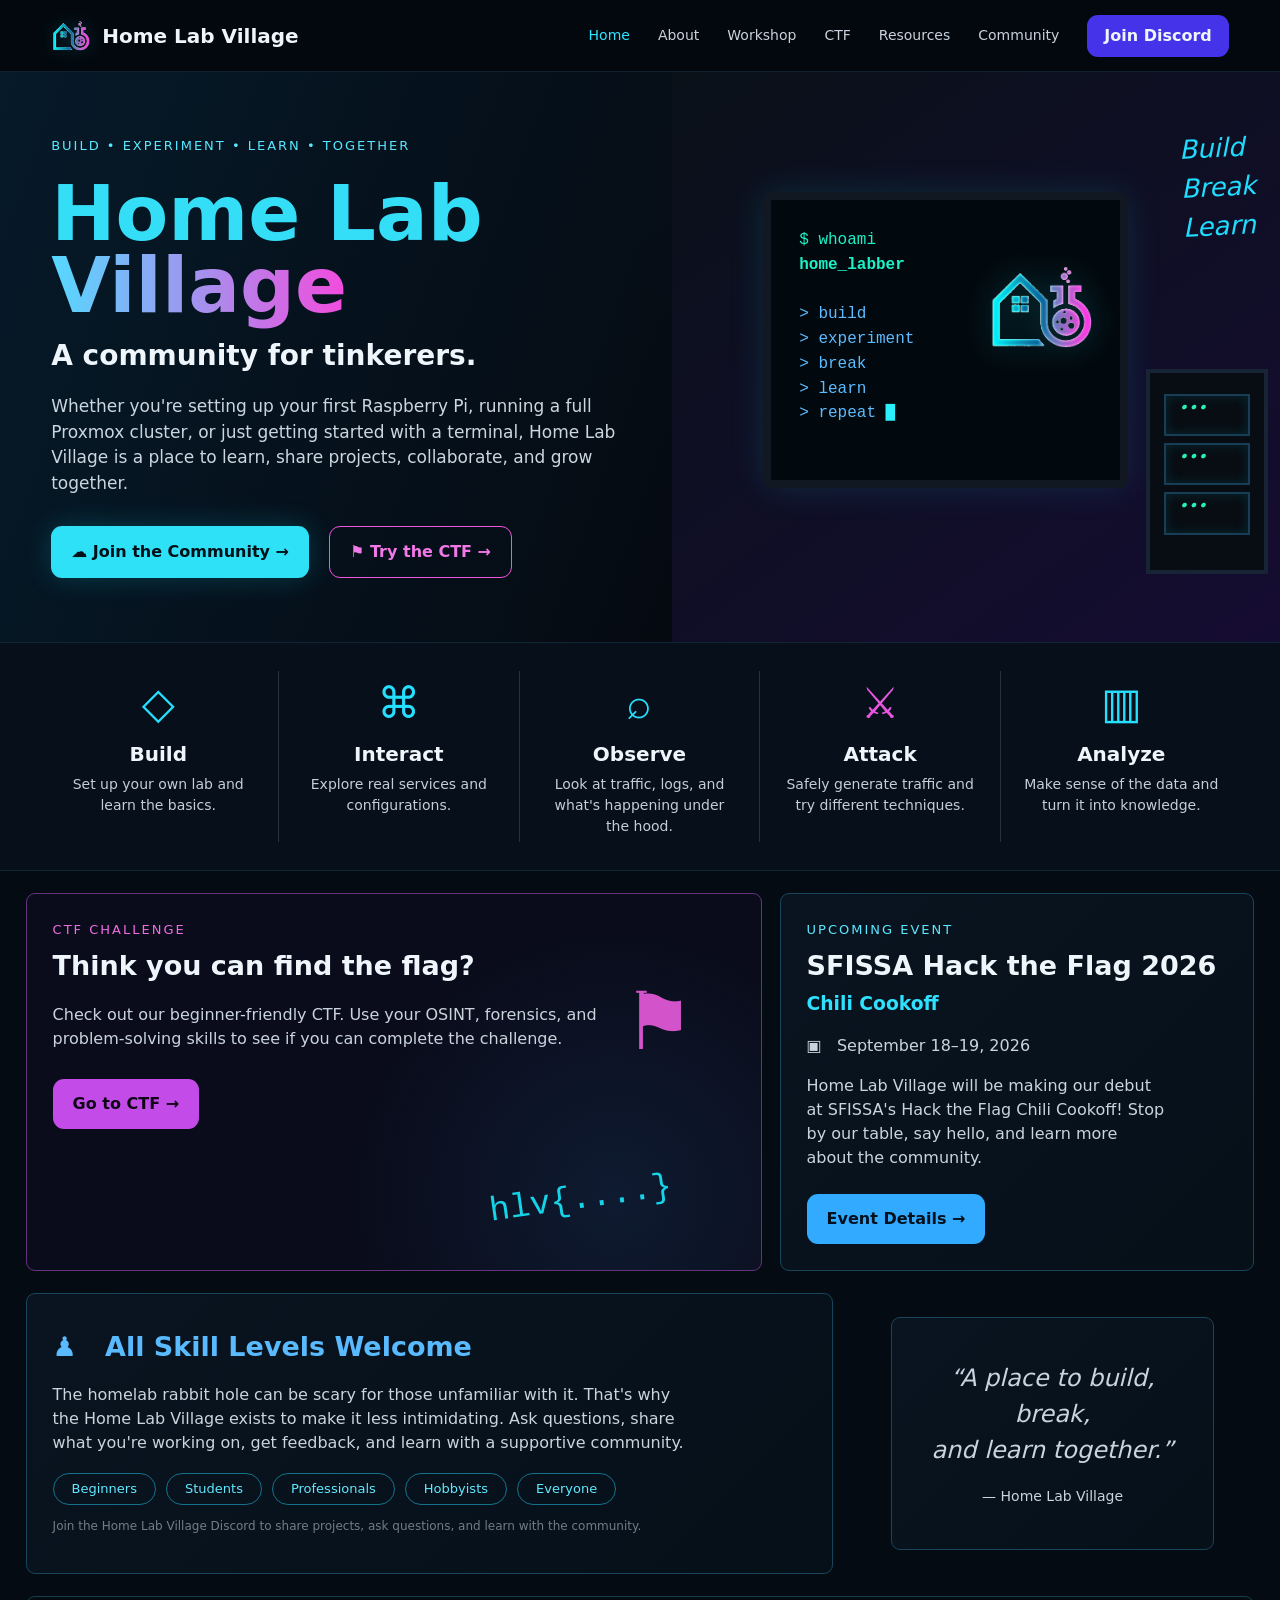
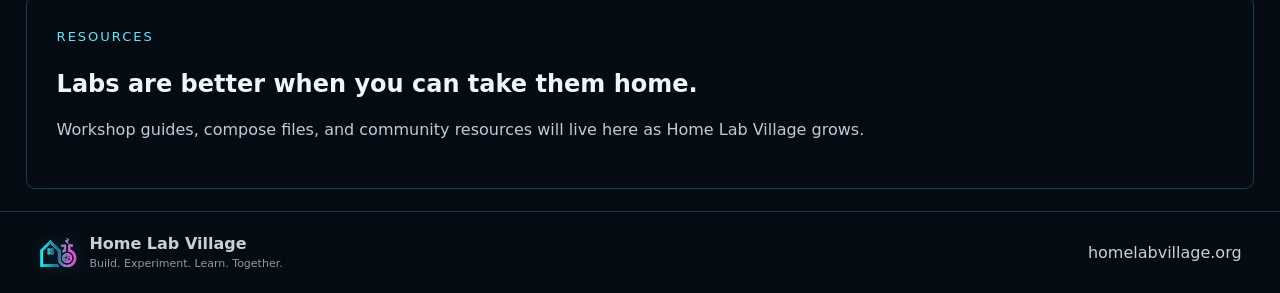
==== index.html @ 5a6a8b33 "Update welcome message in index.html Corrected the phrasing for clarity and consistency." ====
<!doctype html>
<html lang="en">
<head>
  <meta charset="utf-8">
  <meta name="viewport" content="width=device-width,initial-scale=1">
  <meta name="theme-color" content="#050b12">
  <meta name="description" content="Home Lab Village — build, interact, observe, attack, analyze, and learn together.">
  <title>Home Lab Village</title>
  <link rel="icon" type="image/png" href="assets/favicon.png">
  <link rel="stylesheet" href="css/style.css?v=5">
</head>
<body>
<header class="nav">
  <a class="brand" href="#home" aria-label="Home Lab Village home">
    <img class="site-logo" src="assets/homelabvillage-logo.png" alt="Home Lab Village logo" style="width:40px;height:40px;max-width:40px;max-height:40px;object-fit:contain;">
    <span>Home Lab Village</span>
  </a>
  <button class="menu" aria-label="Toggle menu">☰</button>
  <nav>
    <a class="active" href="#home">Home</a>
    <a href="#about">About</a>
    <a href="#workshop">Workshop</a>
    <a href="#ctf">CTF</a>
    <a href="#resources">Resources</a>
    <a href="#community">Community</a>
  </nav>
  <a class="btn small discord" href="https://discord.gg/tCtT5bwjMw" target="_blank" rel="noopener noreferrer">Join Discord</a>
</header>

<main id="home">
<section class="hero">
  <div class="hero-copy">
    <div class="eyebrow">BUILD • EXPERIMENT • LEARN • TOGETHER</div>
    <h1>Home Lab <span>Village</span></h1>
    <h2>A community for tinkerers.</h2>
    <p>Whether you're setting up your first Raspberry Pi, running a full Proxmox cluster, or just getting started with a terminal, Home Lab Village is a place to learn, share projects, collaborate, and grow together.</p>
    <div class="actions">
      <a class="btn primary" href="https://discord.gg/tCtT5bwjMw" target="_blank" rel="noopener noreferrer">☁ Join the Community →</a>
      <a class="btn outline" href="#ctf">⚑ Try the CTF →</a>
    </div>
  </div>
  <div class="lab-scene" aria-label="Stylized homelab terminal">
    <div class="glow"></div>
    <div class="monitor">
      <div class="terminal">
        <span>$ whoami</span><br>
        <b>home_labber</b><br><br>
        <i>&gt; build</i><br>
        <i>&gt; experiment</i><br>
        <i>&gt; break</i><br>
        <i>&gt; learn</i><br>
        <i>&gt; repeat <em>█</em></i>
      </div>
      <img class="hero-logo" src="assets/homelabvillage-logo.png" alt="" aria-hidden="true" style="width:110px;max-width:110px;height:auto;object-fit:contain;">
    </div>
    <div class="rack"><i></i><i></i><i></i></div>
    <div class="poster">Build<br>Break<br>Learn</div>
  </div>
</section>

<section class="flow" id="about">
  <article><div>◇</div><h3>Build</h3><p>Set up your own lab and learn the basics.</p></article>
  <article><div>⌘</div><h3>Interact</h3><p>Explore real services and configurations.</p></article>
  <article><div>⌕</div><h3>Observe</h3><p>Look at traffic, logs, and what's happening under the hood.</p></article>
  <article><div class="pink">⚔</div><h3>Attack</h3><p>Safely generate traffic and try different techniques.</p></article>
  <article><div>▥</div><h3>Analyze</h3><p>Make sense of the data and turn it into knowledge.</p></article>
</section>

<section class="cards">
  <article class="card ctf" id="ctf">
    <div class="kicker pink-text">CTF CHALLENGE</div>
    <h2>Think you can find the flag?</h2>
    <p>Check out our beginner-friendly CTF. Use your OSINT, forensics, and problem-solving skills to see if you can complete the challenge.</p>
    <a class="btn pink-btn" href="ctf/">Go to CTF →</a>
    <div class="flag">⚑</div>
    <code>hlv{....}</code>
  </article>
  <article class="card event" id="workshop">
    <div class="kicker">UPCOMING EVENT</div>
    <h2>SFISSA Hack the Flag 2026</h2>
    <h3>Chili Cookoff</h3>
    <p class="date">▣ &nbsp; September 18–19, 2026</p>
    <p>Home Lab Village will be making our debut at SFISSA's Hack the Flag Chili Cookoff! Stop by our table, say hello, and learn more about the community.</p>
    <a class="btn event-btn" href="#community">Event Details →</a>
  </article>
</section>

<section class="lower">
  <article class="card welcome" id="community">
    <h2>♟ &nbsp; All Skill Levels Welcome</h2>
    <p>The homelab rabbit hole can be scary for those unfamiliar with it. That's why the Home Lab Village exists to make it less intimidating. Ask questions, share what you're working on, get feedback, and learn with a supportive community.</p>
    <div class="pills"><span>Beginners</span><span>Students</span><span>Professionals</span><span>Hobbyists</span><span>Everyone</span></div>
    <p class="note">Join the Home Lab Village Discord to share projects, ask questions, and learn with the community.</p>
  </article>
  <blockquote class="card">“A place to build, break,<br>and learn together.”<small>— Home Lab Village</small></blockquote>
</section>

<section id="resources" class="resources">
  <div class="kicker">RESOURCES</div>
  <h2>Labs are better when you can take them home.</h2>
  <p>Workshop guides, compose files, and community resources will live here as Home Lab Village grows.</p>
</section>
</main>

<footer>
  <div class="brand"><img class="site-logo" src="assets/homelabvillage-logo.png" alt="Home Lab Village logo" style="width:40px;height:40px;max-width:40px;max-height:40px;object-fit:contain;"><span><b>Home Lab Village</b><small>Build. Experiment. Learn. Together.</small></span></div>
  <div>homelabvillage.org</div>
</footer>
<script src="js/main.js"></script>
</body>
</html>
---- css/style.css ----
*{box-sizing:border-box}html{scroll-behavior:smooth}body{margin:0;background:#050b12;color:#eef5fb;font-family:Inter,ui-sans-serif,system-ui,-apple-system,BlinkMacSystemFont,"Segoe UI",sans-serif;line-height:1.5}a{color:inherit;text-decoration:none}.nav{height:72px;padding:0 clamp(20px,4vw,58px);display:flex;align-items:center;gap:28px;background:rgba(4,9,15,.96);border-bottom:1px solid #10202e;position:sticky;top:0;z-index:10}.brand{display:flex;align-items:center;gap:11px;font-weight:750;font-size:20px;white-space:nowrap}.logo{font-size:31px;color:#22dcff}.logo .flask,.logo span{color:#ef55dc}.nav nav{display:flex;gap:28px;margin-left:auto}.nav nav a{font-size:14px;color:#c9d2dc}.nav nav a:hover,.nav nav a.active{color:#2ee4ff}.menu{display:none;margin-left:auto;background:none;border:0;color:white;font-size:24px}.btn{display:inline-flex;align-items:center;justify-content:center;border-radius:11px;padding:13px 20px;font-weight:700}.small{padding:9px 17px}.discord{background:#4533e9}.hero{min-height:500px;display:grid;grid-template-columns:1.05fr .95fr;overflow:hidden;background:radial-gradient(circle at 75% 20%,#26116c55,transparent 30%),linear-gradient(110deg,#061a29,#050910 62%)}.hero-copy{padding:64px 4vw}.eyebrow,.kicker{letter-spacing:2px;font-size:13px;color:#5be9ff}.hero h1{font-size:clamp(52px,6vw,82px);line-height:.95;margin:22px 0 12px;color:#35def7}.hero h1 span{background:linear-gradient(90deg,#55d9ff,#f34bdd);-webkit-background-clip:text;color:transparent}.hero h2{font-size:28px;margin:0 0 15px}.hero p{font-size:17px;max-width:640px;color:#cbd6df}.actions{display:flex;gap:20px;margin-top:30px}.primary{background:#2fe1f7;color:#001018;box-shadow:0 0 28px #15dfff33}.outline{border:1px solid #ed56df;color:#f278e8}.lab-scene{position:relative;min-height:500px;background:linear-gradient(145deg,#0a1119,#150c31)}.monitor{position:absolute;width:60%;height:52%;left:15%;top:21%;border:8px solid #111822;border-radius:8px;background:#02090e;box-shadow:0 0 35px #15dcff20}.terminal{padding:28px;color:#1df2c7;font:16px/1.55 ui-monospace,SFMono-Regular,Menlo,monospace}.terminal i{font-style:normal;color:#5cbcff}.terminal em{color:#29efff}.mark{position:absolute;right:7%;top:22%;font-size:76px;color:#23e4ff;text-shadow:0 0 20px #23e4ff55}.mark strong{color:#ed57df;font-size:56px}.rack{position:absolute;right:2%;bottom:12%;width:20%;height:36%;border:4px solid #172435;background:#080d13;padding:14px}.rack i{display:block;height:25%;margin:7px 0;border:2px solid #183d56;box-shadow:inset 0 0 12px #08e3ff20}.rack i:after{content:"•••";color:#27efb9;margin-left:12px}.poster{position:absolute;right:4%;top:10%;color:#20ddff;font-size:26px;font-style:italic;transform:rotate(-3deg)}.flow{display:grid;grid-template-columns:repeat(5,1fr);border-top:1px solid #102535;border-bottom:1px solid #102535;padding:28px 3vw;background:#07101a}.flow article{text-align:center;padding:0 22px;border-right:1px solid #243341}.flow article:last-child{border:0}.flow article>div{font-size:43px;color:#26dfff}.flow h3{margin:3px 0;font-size:20px}.flow p{font-size:14px;color:#c3ced8;margin:5px 0}.pink{color:#e956df!important}.cards,.lower{display:grid;grid-template-columns:1.55fr 1fr;gap:18px;padding:22px 2vw 0}.card{position:relative;border:1px solid #17465c;border-radius:9px;padding:26px;background:linear-gradient(135deg,#0a1420,#061019);overflow:hidden}.ctf{border-color:#63337c;background:radial-gradient(circle at 80% 80%,#17385c55,transparent 40%),#0a0c1b}.card h2{margin:7px 0;font-size:27px}.card h3{margin:-4px 0 12px;color:#2fe1ff}.card p{color:#cad4dd;max-width:85%}.pink-text{color:#ef6ce3}.pink-btn{margin-top:12px;background:#c34ce9;color:#100516}.event-btn{margin-top:8px;background:#31aaff;color:#02111d}.flag{position:absolute;right:9%;top:18%;font-size:80px;color:#e95cdd;opacity:.9}.ctf code{position:absolute;right:12%;bottom:12%;font-size:34px;color:#16d3e7;transform:rotate(-8deg)}.date{font-size:16px}.lower{grid-template-columns:1.7fr .85fr;padding-bottom:22px}.welcome h2{color:#59baff}.pills{display:flex;flex-wrap:wrap;gap:10px;margin-top:18px}.pills span{border:1px solid #13718b;border-radius:20px;padding:5px 18px;color:#62e9ff;font-size:13px}.note{font-size:12px;opacity:.55}blockquote{display:flex;flex-direction:column;justify-content:center;text-align:center;font-size:24px;font-style:italic;color:#c8d4df}blockquote small{margin-top:18px;font-size:14px;font-style:normal}.resources{margin:0 2vw 22px;padding:30px;border:1px solid #173d50;border-radius:9px}.resources h2{margin-bottom:5px}.resources p{color:#bfcbd5}footer{padding:20px 3vw;border-top:1px solid #1c3646;display:flex;justify-content:space-between;align-items:center;color:#c7d1da}footer .brand{font-size:16px}footer small{display:block;font-size:11px;font-weight:400;color:#8d9aa5}@media(max-width:850px){.nav{height:64px}.nav nav,.nav>.discord{display:none}.menu{display:block}.nav.open{height:auto;flex-wrap:wrap;padding-bottom:18px}.nav.open nav{display:flex;order:4;width:100%;flex-direction:column;gap:4px}.nav.open nav a{padding:8px}.hero{grid-template-columns:1fr}.hero-copy{padding:48px 24px 28px}.hero h1{font-size:54px}.lab-scene{min-height:330px}.monitor{left:7%;width:70%;top:13%;height:65%}.poster{font-size:18px}.terminal{padding:20px;font-size:13px}.mark{font-size:48px}.mark strong{font-size:38px}.flow{grid-template-columns:1fr 1fr}.flow article{border-bottom:1px solid #243341;padding:18px}.flow article:last-child{grid-column:1/-1}.cards,.lower{grid-template-columns:1fr;padding-left:16px;padding-right:16px}.card p{max-width:100%}.flag,.ctf code{opacity:.18}.actions{flex-direction:column;align-items:stretch}.resources{margin:0 16px 20px}footer{gap:20px;align-items:flex-start;flex-direction:column}}
.site-logo{
  display:block;
  width:40px;
  height:40px;
  object-fit:contain;
  flex:0 0 auto;
  filter:drop-shadow(0 0 10px rgba(34,220,255,.22));
}
.hero-logo{
  position:absolute;
  right:6%;
  top:20%;
  width:110px;
  max-width:28%;
  height:auto;
  object-fit:contain;
  filter:drop-shadow(0 0 16px rgba(34,220,255,.24));
}
footer .site-logo{
  width:42px;
  height:42px;
}
@media(max-width:850px){
  .site-logo{width:34px;height:34px}
  .hero-logo{width:78px;right:5%;top:18%}
}


/* V5 logo sizing hardening */
.nav .site-logo,
footer .site-logo{
  width:40px !important;
  height:40px !important;
  max-width:40px !important;
  max-height:40px !important;
  object-fit:contain !important;
  display:block !important;
  flex:0 0 40px !important;
}
.hero-logo{
  position:absolute !important;
  right:7% !important;
  top:22% !important;
  width:110px !important;
  height:auto !important;
  max-width:110px !important;
  max-height:110px !important;
  object-fit:contain !important;
}
footer .brand{
  align-items:center !important;
}
@media(max-width:850px){
  .nav .site-logo,
  footer .site-logo{
    width:34px !important;
    height:34px !important;
    max-width:34px !important;
    max-height:34px !important;
    flex-basis:34px !important;
  }
  .hero-logo{
    width:78px !important;
    max-width:78px !important;
    max-height:78px !important;
  }
}
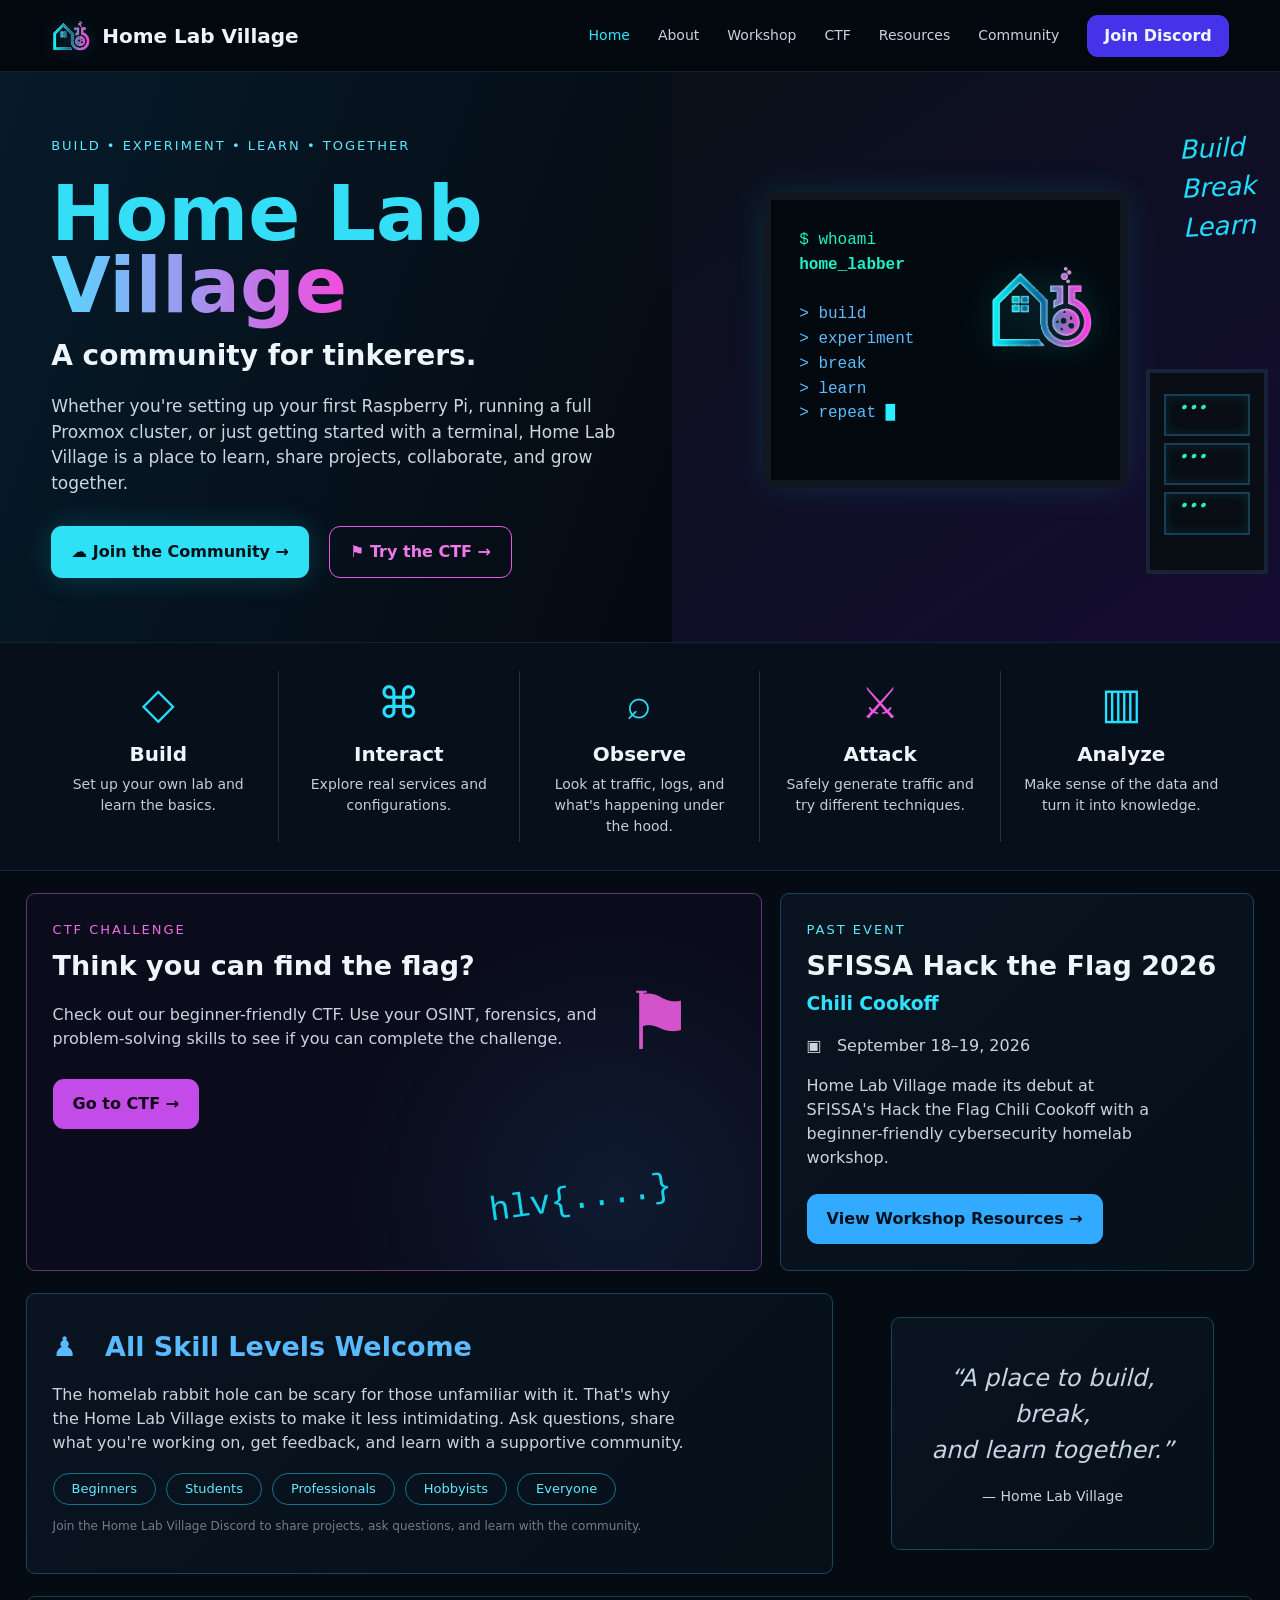
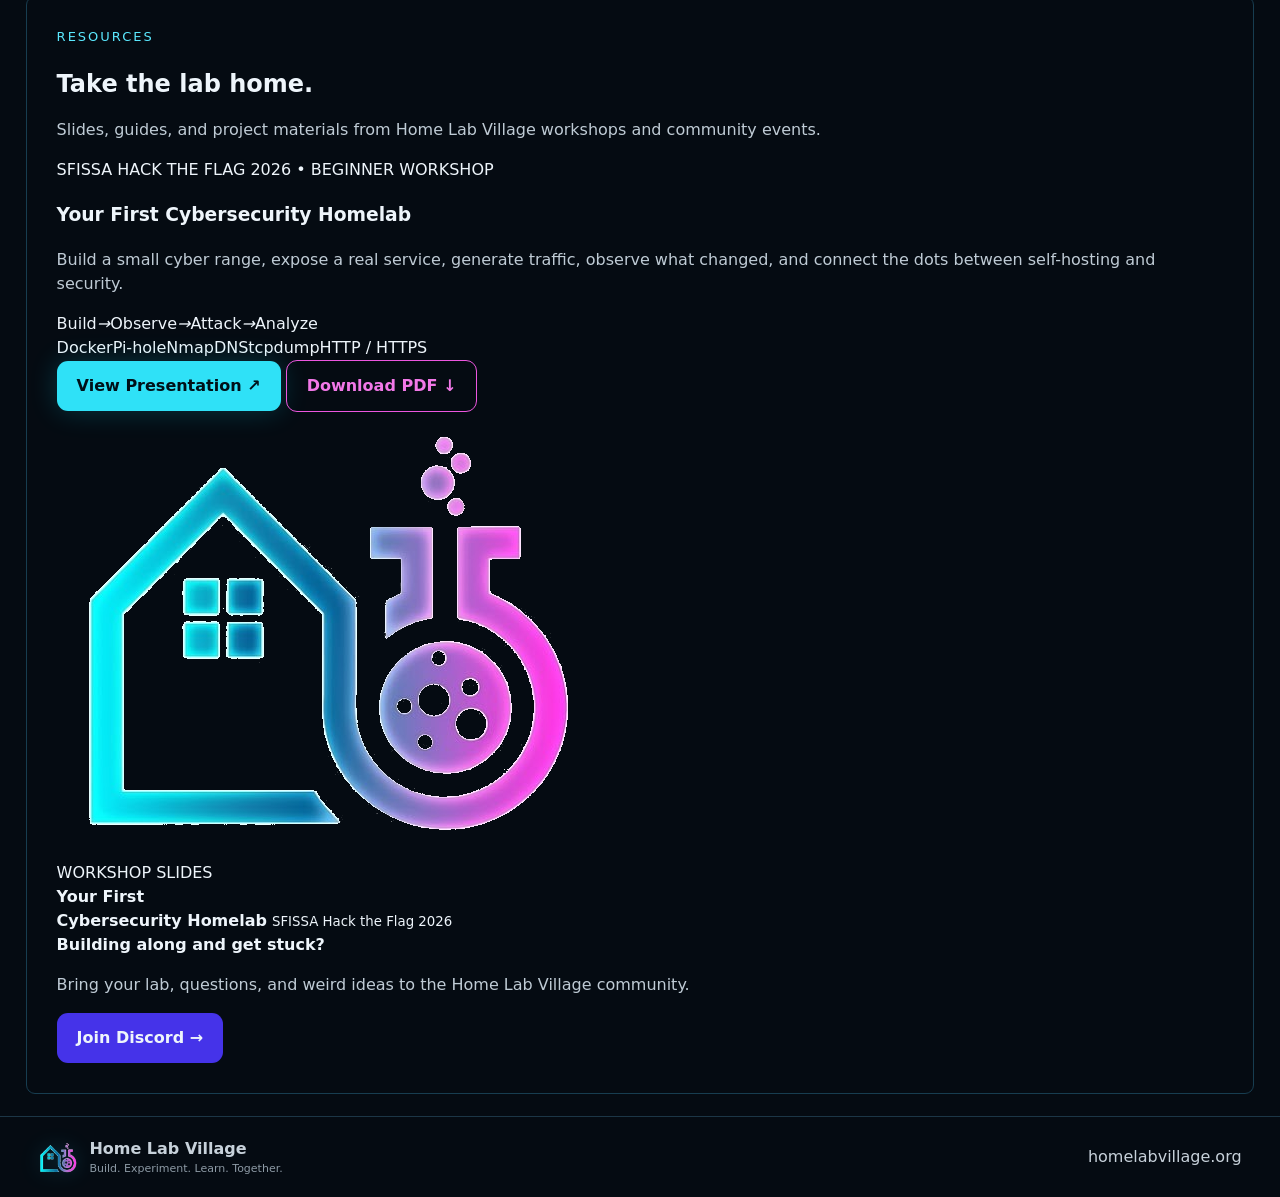
==== commit c35c073c: "Update workshop resources content" ====
--- a/index.html
+++ b/index.html
@@ -7,7 +7,7 @@
   <meta name="description" content="Home Lab Village — build, interact, observe, attack, analyze, and learn together.">
   <title>Home Lab Village</title>
   <link rel="icon" type="image/png" href="assets/favicon.png">
-  <link rel="stylesheet" href="css/style.css?v=5">
+  <link rel="stylesheet" href="css/style.css?v=6">
 </head>
 <body>
 <header class="nav">
@@ -76,12 +76,12 @@
     <code>hlv{....}</code>
   </article>
   <article class="card event" id="workshop">
-    <div class="kicker">UPCOMING EVENT</div>
+    <div class="kicker">PAST EVENT</div>
     <h2>SFISSA Hack the Flag 2026</h2>
     <h3>Chili Cookoff</h3>
     <p class="date">▣ &nbsp; September 18–19, 2026</p>
-    <p>Home Lab Village will be making our debut at SFISSA's Hack the Flag Chili Cookoff! Stop by our table, say hello, and learn more about the community.</p>
-    <a class="btn event-btn" href="#community">Event Details →</a>
+    <p>Home Lab Village made its debut at SFISSA's Hack the Flag Chili Cookoff with a beginner-friendly cybersecurity homelab workshop.</p>
+    <a class="btn event-btn" href="#resources">View Workshop Resources →</a>
   </article>
 </section>
 
@@ -97,8 +97,44 @@
 
 <section id="resources" class="resources">
   <div class="kicker">RESOURCES</div>
-  <h2>Labs are better when you can take them home.</h2>
-  <p>Workshop guides, compose files, and community resources will live here as Home Lab Village grows.</p>
+  <h2>Take the lab home.</h2>
+  <p class="resources-intro">Slides, guides, and project materials from Home Lab Village workshops and community events.</p>
+
+  <article class="resource-card">
+    <div class="resource-copy">
+      <div class="resource-meta">SFISSA HACK THE FLAG 2026 • BEGINNER WORKSHOP</div>
+      <h3>Your First Cybersecurity Homelab</h3>
+      <p>Build a small cyber range, expose a real service, generate traffic, observe what changed, and connect the dots between self-hosting and security.</p>
+
+      <div class="resource-flow" aria-label="Workshop flow">
+        <span>Build</span><i>→</i><span>Observe</span><i>→</i><span>Attack</span><i>→</i><span>Analyze</span>
+      </div>
+
+      <div class="resource-tags" aria-label="Workshop topics">
+        <span>Docker</span><span>Pi-hole</span><span>Nmap</span><span>DNS</span><span>tcpdump</span><span>HTTP / HTTPS</span>
+      </div>
+
+      <div class="resource-actions">
+        <a class="btn primary" href="assets/resources/Home-Lab-Village-First-Homelab-Workshop-HTF-2026.pdf" target="_blank" rel="noopener noreferrer">View Presentation ↗</a>
+        <a class="btn outline" href="assets/resources/Home-Lab-Village-First-Homelab-Workshop-HTF-2026.pdf" download>Download PDF ↓</a>
+      </div>
+    </div>
+
+    <div class="resource-visual" aria-hidden="true">
+      <img src="assets/homelabvillage-logo.png" alt="">
+      <div class="resource-visual-eyebrow">WORKSHOP SLIDES</div>
+      <strong>Your First<br>Cybersecurity Homelab</strong>
+      <small>SFISSA Hack the Flag 2026</small>
+    </div>
+  </article>
+
+  <div class="resources-community">
+    <div>
+      <strong>Building along and get stuck?</strong>
+      <p>Bring your lab, questions, and weird ideas to the Home Lab Village community.</p>
+    </div>
+    <a class="btn discord" href="https://discord.gg/tCtT5bwjMw" target="_blank" rel="noopener noreferrer">Join Discord →</a>
+  </div>
 </section>
 </main>
 
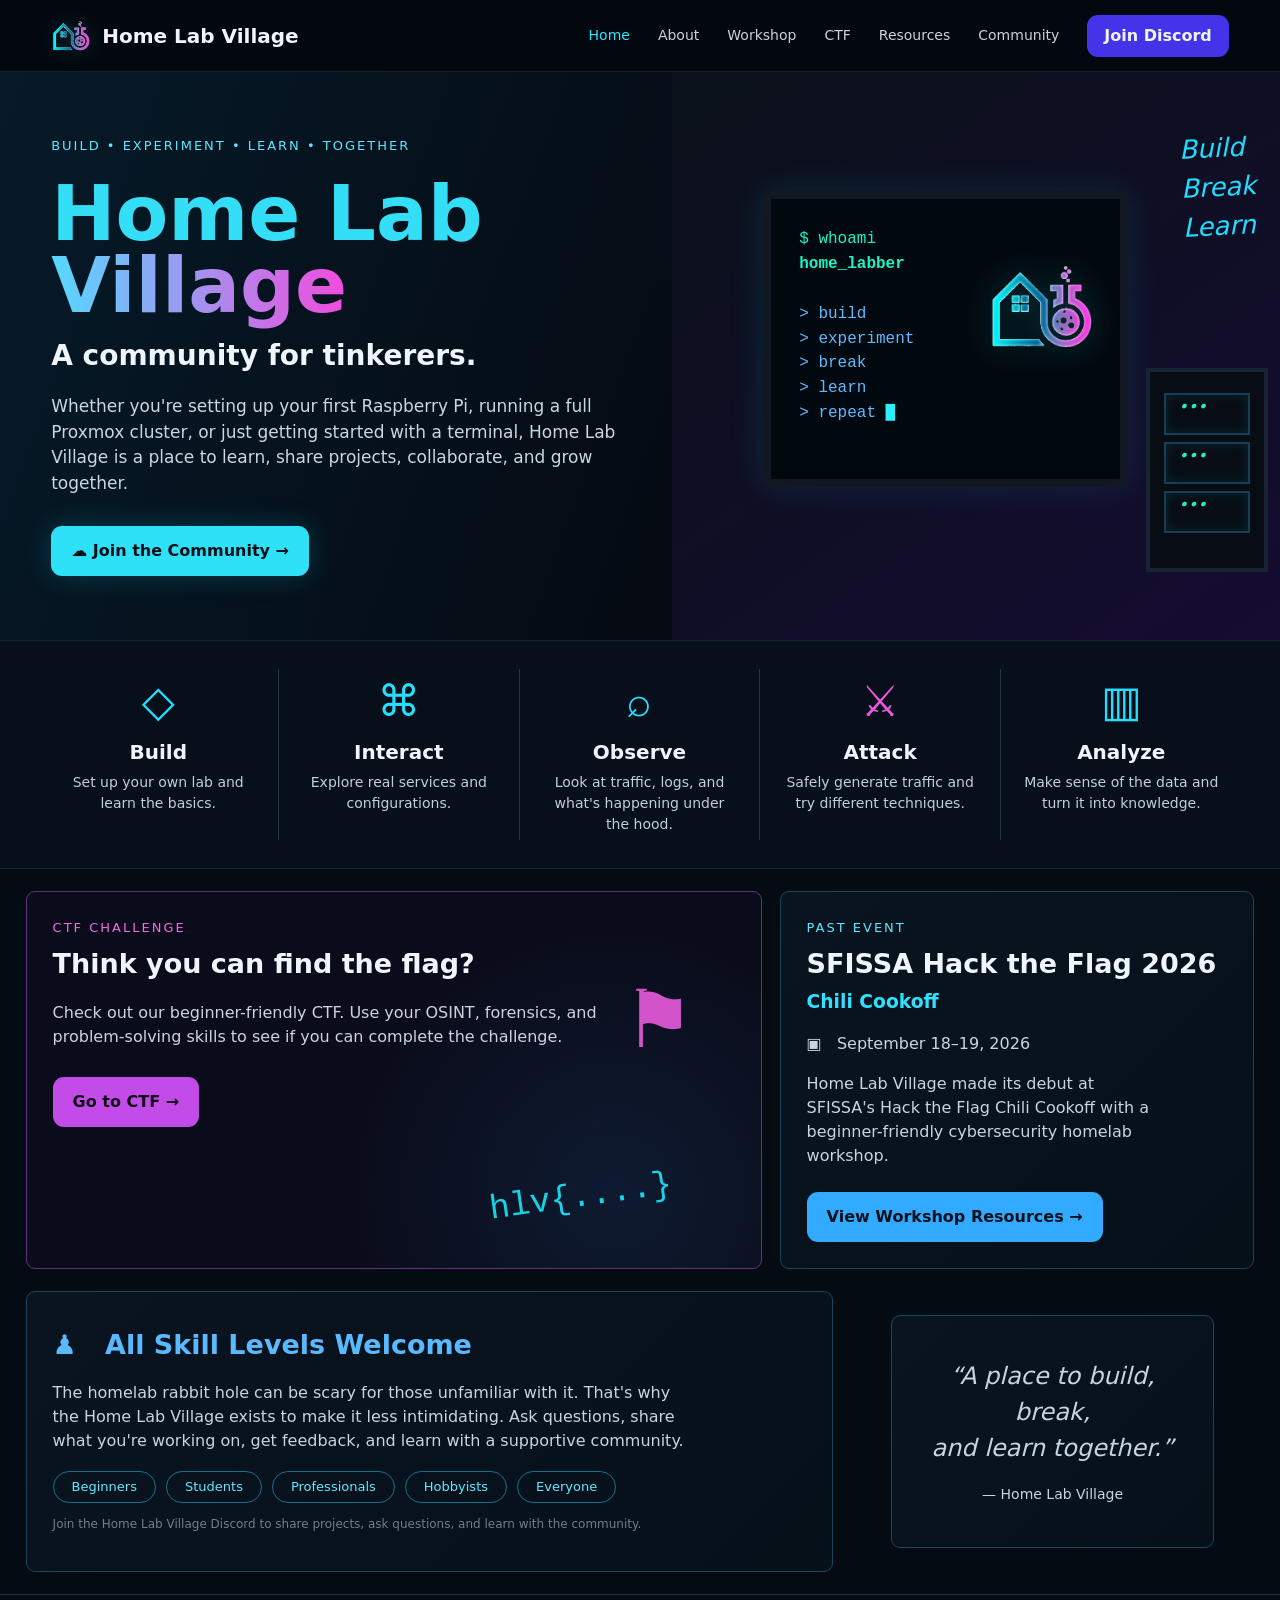
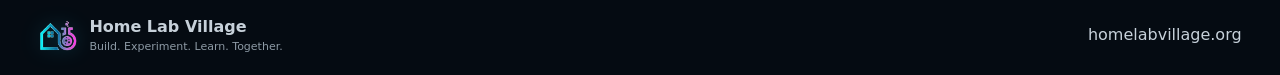
==== commit 6330da20: "Move resources off the homepage" ====
--- a/index.html
+++ b/index.html
@@ -7,7 +7,7 @@
   <meta name="description" content="Home Lab Village — build, interact, observe, attack, analyze, and learn together.">
   <title>Home Lab Village</title>
   <link rel="icon" type="image/png" href="assets/favicon.png">
-  <link rel="stylesheet" href="css/style.css?v=6">
+  <link rel="stylesheet" href="css/style.css?v=7">
 </head>
 <body>
 <header class="nav">
@@ -21,7 +21,7 @@
     <a href="#about">About</a>
     <a href="#workshop">Workshop</a>
     <a href="#ctf">CTF</a>
-    <a href="#resources">Resources</a>
+    <a href="resources/">Resources</a>
     <a href="#community">Community</a>
   </nav>
   <a class="btn small discord" href="https://discord.gg/tCtT5bwjMw" target="_blank" rel="noopener noreferrer">Join Discord</a>
@@ -36,7 +36,6 @@
     <p>Whether you're setting up your first Raspberry Pi, running a full Proxmox cluster, or just getting started with a terminal, Home Lab Village is a place to learn, share projects, collaborate, and grow together.</p>
     <div class="actions">
       <a class="btn primary" href="https://discord.gg/tCtT5bwjMw" target="_blank" rel="noopener noreferrer">☁ Join the Community →</a>
-      <a class="btn outline" href="#ctf">⚑ Try the CTF →</a>
     </div>
   </div>
   <div class="lab-scene" aria-label="Stylized homelab terminal">
@@ -81,7 +80,7 @@
     <h3>Chili Cookoff</h3>
     <p class="date">▣ &nbsp; September 18–19, 2026</p>
     <p>Home Lab Village made its debut at SFISSA's Hack the Flag Chili Cookoff with a beginner-friendly cybersecurity homelab workshop.</p>
-    <a class="btn event-btn" href="#resources">View Workshop Resources →</a>
+    <a class="btn event-btn" href="resources/">View Workshop Resources →</a>
   </article>
 </section>
 
@@ -94,48 +93,6 @@
   </article>
   <blockquote class="card">“A place to build, break,<br>and learn together.”<small>— Home Lab Village</small></blockquote>
 </section>
-
-<section id="resources" class="resources">
-  <div class="kicker">RESOURCES</div>
-  <h2>Take the lab home.</h2>
-  <p class="resources-intro">Slides, guides, and project materials from Home Lab Village workshops and community events.</p>
-
-  <article class="resource-card">
-    <div class="resource-copy">
-      <div class="resource-meta">SFISSA HACK THE FLAG 2026 • BEGINNER WORKSHOP</div>
-      <h3>Your First Cybersecurity Homelab</h3>
-      <p>Build a small cyber range, expose a real service, generate traffic, observe what changed, and connect the dots between self-hosting and security.</p>
-
-      <div class="resource-flow" aria-label="Workshop flow">
-        <span>Build</span><i>→</i><span>Observe</span><i>→</i><span>Attack</span><i>→</i><span>Analyze</span>
-      </div>
-
-      <div class="resource-tags" aria-label="Workshop topics">
-        <span>Docker</span><span>Pi-hole</span><span>Nmap</span><span>DNS</span><span>tcpdump</span><span>HTTP / HTTPS</span>
-      </div>
-
-      <div class="resource-actions">
-        <a class="btn primary" href="assets/resources/Home-Lab-Village-First-Homelab-Workshop-HTF-2026.pdf" target="_blank" rel="noopener noreferrer">View Presentation ↗</a>
-        <a class="btn outline" href="assets/resources/Home-Lab-Village-First-Homelab-Workshop-HTF-2026.pdf" download>Download PDF ↓</a>
-      </div>
-    </div>
-
-    <div class="resource-visual" aria-hidden="true">
-      <img src="assets/homelabvillage-logo.png" alt="">
-      <div class="resource-visual-eyebrow">WORKSHOP SLIDES</div>
-      <strong>Your First<br>Cybersecurity Homelab</strong>
-      <small>SFISSA Hack the Flag 2026</small>
-    </div>
-  </article>
-
-  <div class="resources-community">
-    <div>
-      <strong>Building along and get stuck?</strong>
-      <p>Bring your lab, questions, and weird ideas to the Home Lab Village community.</p>
-    </div>
-    <a class="btn discord" href="https://discord.gg/tCtT5bwjMw" target="_blank" rel="noopener noreferrer">Join Discord →</a>
-  </div>
-</section>
 </main>
 
 <footer>
--- a/css/style.css
+++ b/css/style.css
@@ -66,3 +66,145 @@
     max-height:78px !important;
   }
 }
+
+/* V6 workshop resource library */
+.resources{
+  background:radial-gradient(circle at 90% 10%,rgba(237,86,223,.08),transparent 28%),linear-gradient(135deg,#08131e,#071019);
+}
+.resources-intro{
+  margin-top:4px;
+  max-width:760px;
+}
+.resource-card{
+  display:grid;
+  grid-template-columns:minmax(0,1.5fr) minmax(260px,.7fr);
+  gap:28px;
+  margin-top:24px;
+  padding:28px;
+  border:1px solid #1b6178;
+  border-radius:14px;
+  background:linear-gradient(135deg,rgba(8,27,40,.98),rgba(10,13,28,.98));
+  box-shadow:0 18px 55px rgba(0,0,0,.22);
+}
+.resource-meta{
+  color:#5be9ff;
+  font-size:12px;
+  font-weight:800;
+  letter-spacing:1.6px;
+}
+.resource-card h3{
+  margin:8px 0 10px;
+  font-size:clamp(28px,3vw,40px);
+  line-height:1.05;
+}
+.resource-card .resource-copy>p{
+  margin:0;
+  max-width:760px;
+  font-size:16px;
+}
+.resource-flow{
+  display:flex;
+  flex-wrap:wrap;
+  align-items:center;
+  gap:10px;
+  margin:22px 0 15px;
+}
+.resource-flow span{
+  padding:7px 12px;
+  border:1px solid #1a6d83;
+  border-radius:999px;
+  background:#071823;
+  color:#65ebff;
+  font-size:12px;
+  font-weight:800;
+  letter-spacing:.5px;
+  text-transform:uppercase;
+}
+.resource-flow i{
+  color:#ef65e2;
+  font-style:normal;
+  font-weight:900;
+}
+.resource-tags{
+  display:flex;
+  flex-wrap:wrap;
+  gap:8px;
+}
+.resource-tags span{
+  padding:5px 10px;
+  border-radius:7px;
+  background:#101c27;
+  color:#bfcbd5;
+  font-size:12px;
+  border:1px solid #203542;
+}
+.resource-actions{
+  display:flex;
+  flex-wrap:wrap;
+  gap:12px;
+  margin-top:24px;
+}
+.resource-visual{
+  min-height:270px;
+  padding:28px;
+  border:1px solid #51365f;
+  border-radius:12px;
+  background:radial-gradient(circle at 70% 20%,rgba(46,228,255,.15),transparent 25%),radial-gradient(circle at 20% 85%,rgba(239,85,220,.14),transparent 30%),#080d17;
+  display:flex;
+  flex-direction:column;
+  justify-content:flex-end;
+  position:relative;
+  overflow:hidden;
+}
+.resource-visual img{
+  position:absolute;
+  right:20px;
+  top:18px;
+  width:86px;
+  height:86px;
+  object-fit:contain;
+  opacity:.88;
+  filter:drop-shadow(0 0 14px rgba(34,220,255,.22));
+}
+.resource-visual-eyebrow{
+  margin-bottom:10px;
+  color:#ef6ce3;
+  font-size:11px;
+  font-weight:900;
+  letter-spacing:1.7px;
+}
+.resource-visual strong{
+  font-size:27px;
+  line-height:1.05;
+  color:#eef5fb;
+}
+.resource-visual small{
+  margin-top:11px;
+  color:#69e8fb;
+}
+.resources-community{
+  display:flex;
+  align-items:center;
+  justify-content:space-between;
+  gap:22px;
+  margin-top:18px;
+  padding:20px 22px;
+  border:1px solid #27364f;
+  border-radius:11px;
+  background:#080e18;
+}
+.resources-community strong{
+  color:#eef5fb;
+}
+.resources-community p{
+  margin:3px 0 0;
+  font-size:14px;
+}
+@media(max-width:850px){
+  .resource-card{grid-template-columns:1fr;padding:20px}
+  .resource-visual{min-height:220px}
+  .resource-actions{flex-direction:column}
+  .resource-actions .btn{width:100%}
+  .resources-community{align-items:stretch;flex-direction:column}
+  .resources-community .btn{width:100%}
+}
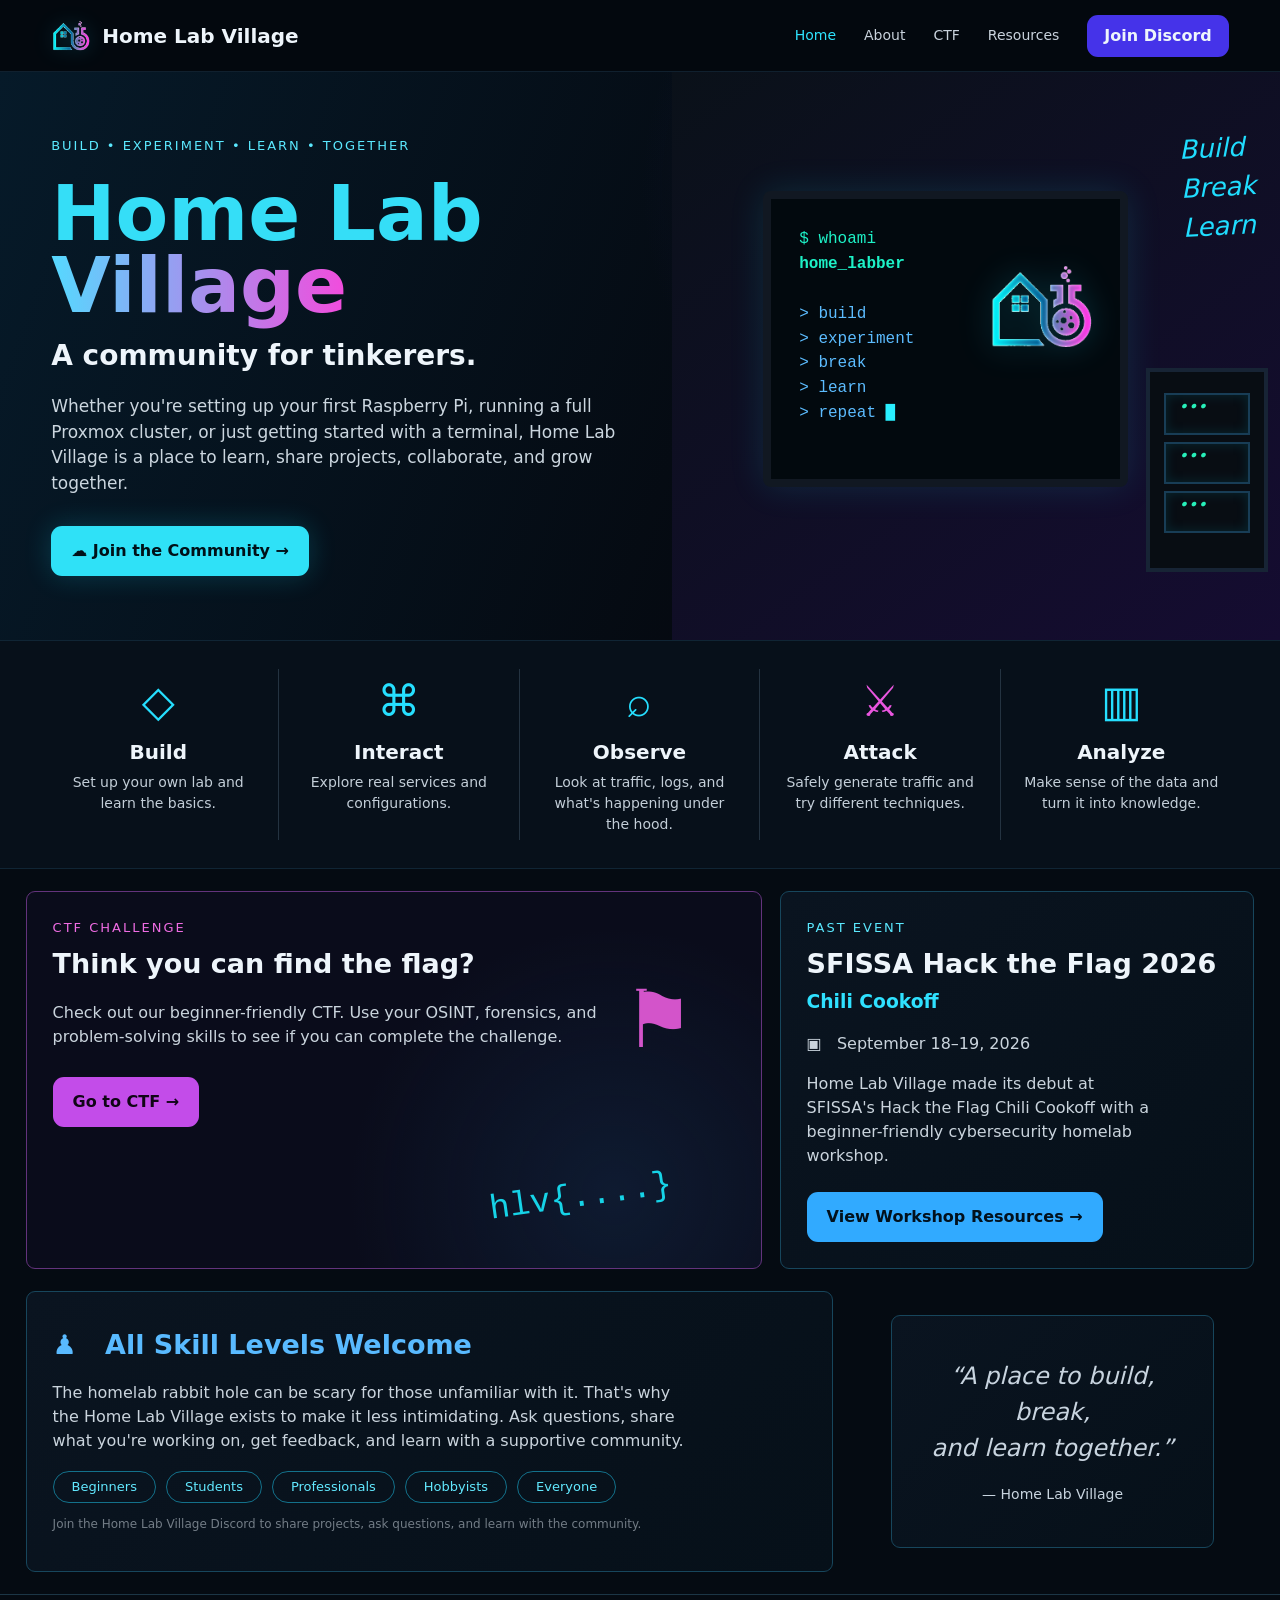
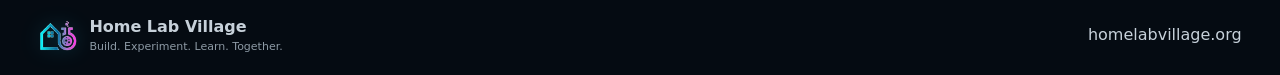
==== commit e51e64d7: "Clean up homepage navigation" ====
--- a/index.html
+++ b/index.html
@@ -7,22 +7,20 @@
   <meta name="description" content="Home Lab Village — build, interact, observe, attack, analyze, and learn together.">
   <title>Home Lab Village</title>
   <link rel="icon" type="image/png" href="assets/favicon.png">
-  <link rel="stylesheet" href="css/style.css?v=7">
+  <link rel="stylesheet" href="css/style.css?v=8">
 </head>
 <body>
 <header class="nav">
-  <a class="brand" href="#home" aria-label="Home Lab Village home">
+  <a class="brand" href="./" aria-label="Home Lab Village home">
     <img class="site-logo" src="assets/homelabvillage-logo.png" alt="Home Lab Village logo" style="width:40px;height:40px;max-width:40px;max-height:40px;object-fit:contain;">
     <span>Home Lab Village</span>
   </a>
   <button class="menu" aria-label="Toggle menu">☰</button>
   <nav>
-    <a class="active" href="#home">Home</a>
-    <a href="#about">About</a>
-    <a href="#workshop">Workshop</a>
-    <a href="#ctf">CTF</a>
+    <a class="active" href="./">Home</a>
+    <a href="about/">About</a>
+    <a href="ctf/">CTF</a>
     <a href="resources/">Resources</a>
-    <a href="#community">Community</a>
   </nav>
   <a class="btn small discord" href="https://discord.gg/tCtT5bwjMw" target="_blank" rel="noopener noreferrer">Join Discord</a>
 </header>
--- a/css/style.css
+++ b/css/style.css
@@ -208,3 +208,37 @@
   .resources-community{align-items:stretch;flex-direction:column}
   .resources-community .btn{width:100%}
 }
+
+/* V7 dedicated resources page */
+.resource-page-main{
+  min-height:calc(100vh - 145px);
+  padding-bottom:18px;
+}
+.resources-page-hero{
+  padding:72px clamp(20px,5vw,76px) 38px;
+  background:radial-gradient(circle at 82% 18%,rgba(239,85,220,.14),transparent 24%),radial-gradient(circle at 68% 70%,rgba(46,228,255,.09),transparent 28%),linear-gradient(120deg,#071725,#050b12 66%);
+  border-bottom:1px solid #102535;
+}
+.resources-page-hero h1{
+  margin:10px 0 8px;
+  font-size:clamp(48px,7vw,76px);
+  line-height:1;
+  color:#35def7;
+}
+.resources-page-hero p{
+  margin:0;
+  max-width:720px;
+  color:#cbd6df;
+  font-size:18px;
+}
+.resources-page-library{
+  margin-top:26px;
+  margin-bottom:26px;
+}
+.resources-page-library .resource-card:first-child{
+  margin-top:0;
+}
+@media(max-width:850px){
+  .resources-page-hero{padding:48px 22px 30px}
+  .resources-page-hero h1{font-size:52px}
+}
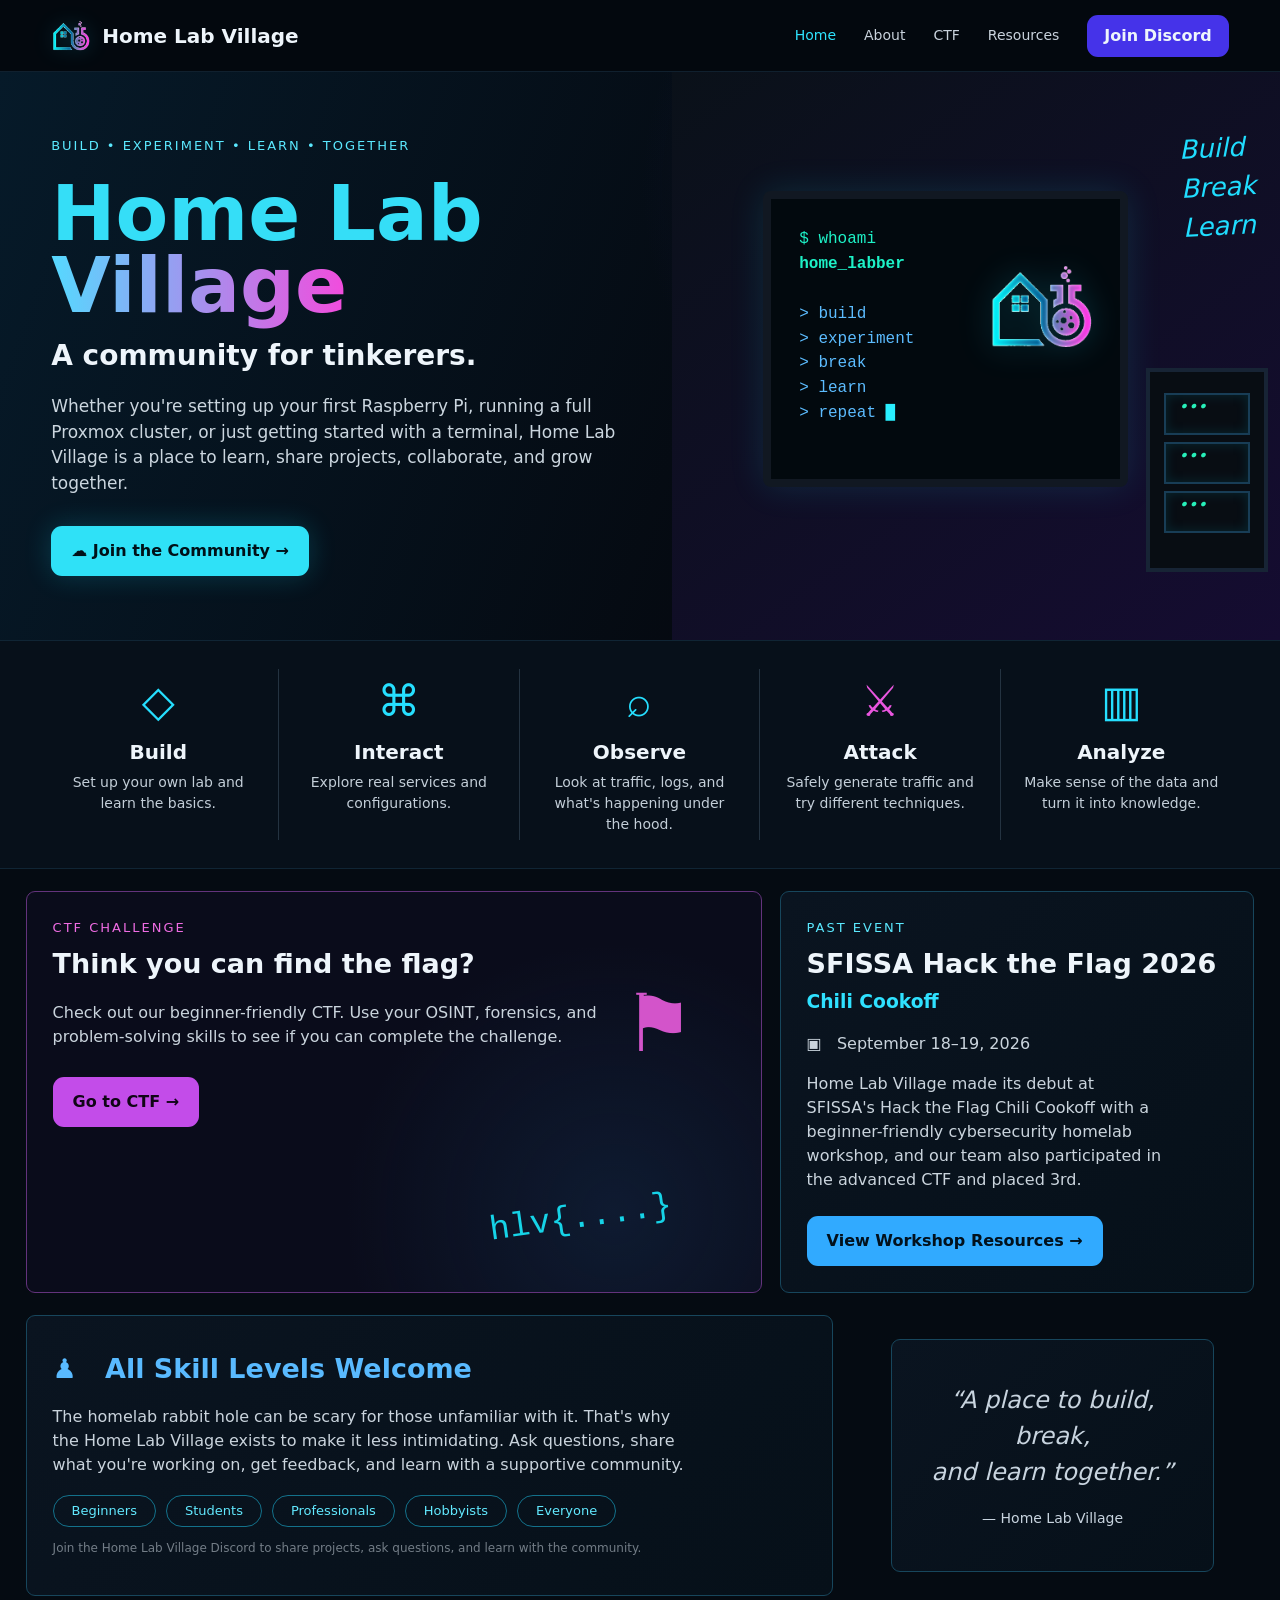
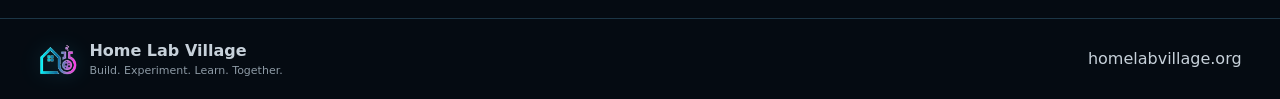
==== commit e7fd5d9b: "Mention advanced CTF third-place finish" ====
--- a/index.html
+++ b/index.html
@@ -77,7 +77,7 @@
     <h2>SFISSA Hack the Flag 2026</h2>
     <h3>Chili Cookoff</h3>
     <p class="date">▣ &nbsp; September 18–19, 2026</p>
-    <p>Home Lab Village made its debut at SFISSA's Hack the Flag Chili Cookoff with a beginner-friendly cybersecurity homelab workshop.</p>
+    <p>Home Lab Village made its debut at SFISSA's Hack the Flag Chili Cookoff with a beginner-friendly cybersecurity homelab workshop, and our team also participated in the advanced CTF and placed 3rd.</p>
     <a class="btn event-btn" href="resources/">View Workshop Resources →</a>
   </article>
 </section>
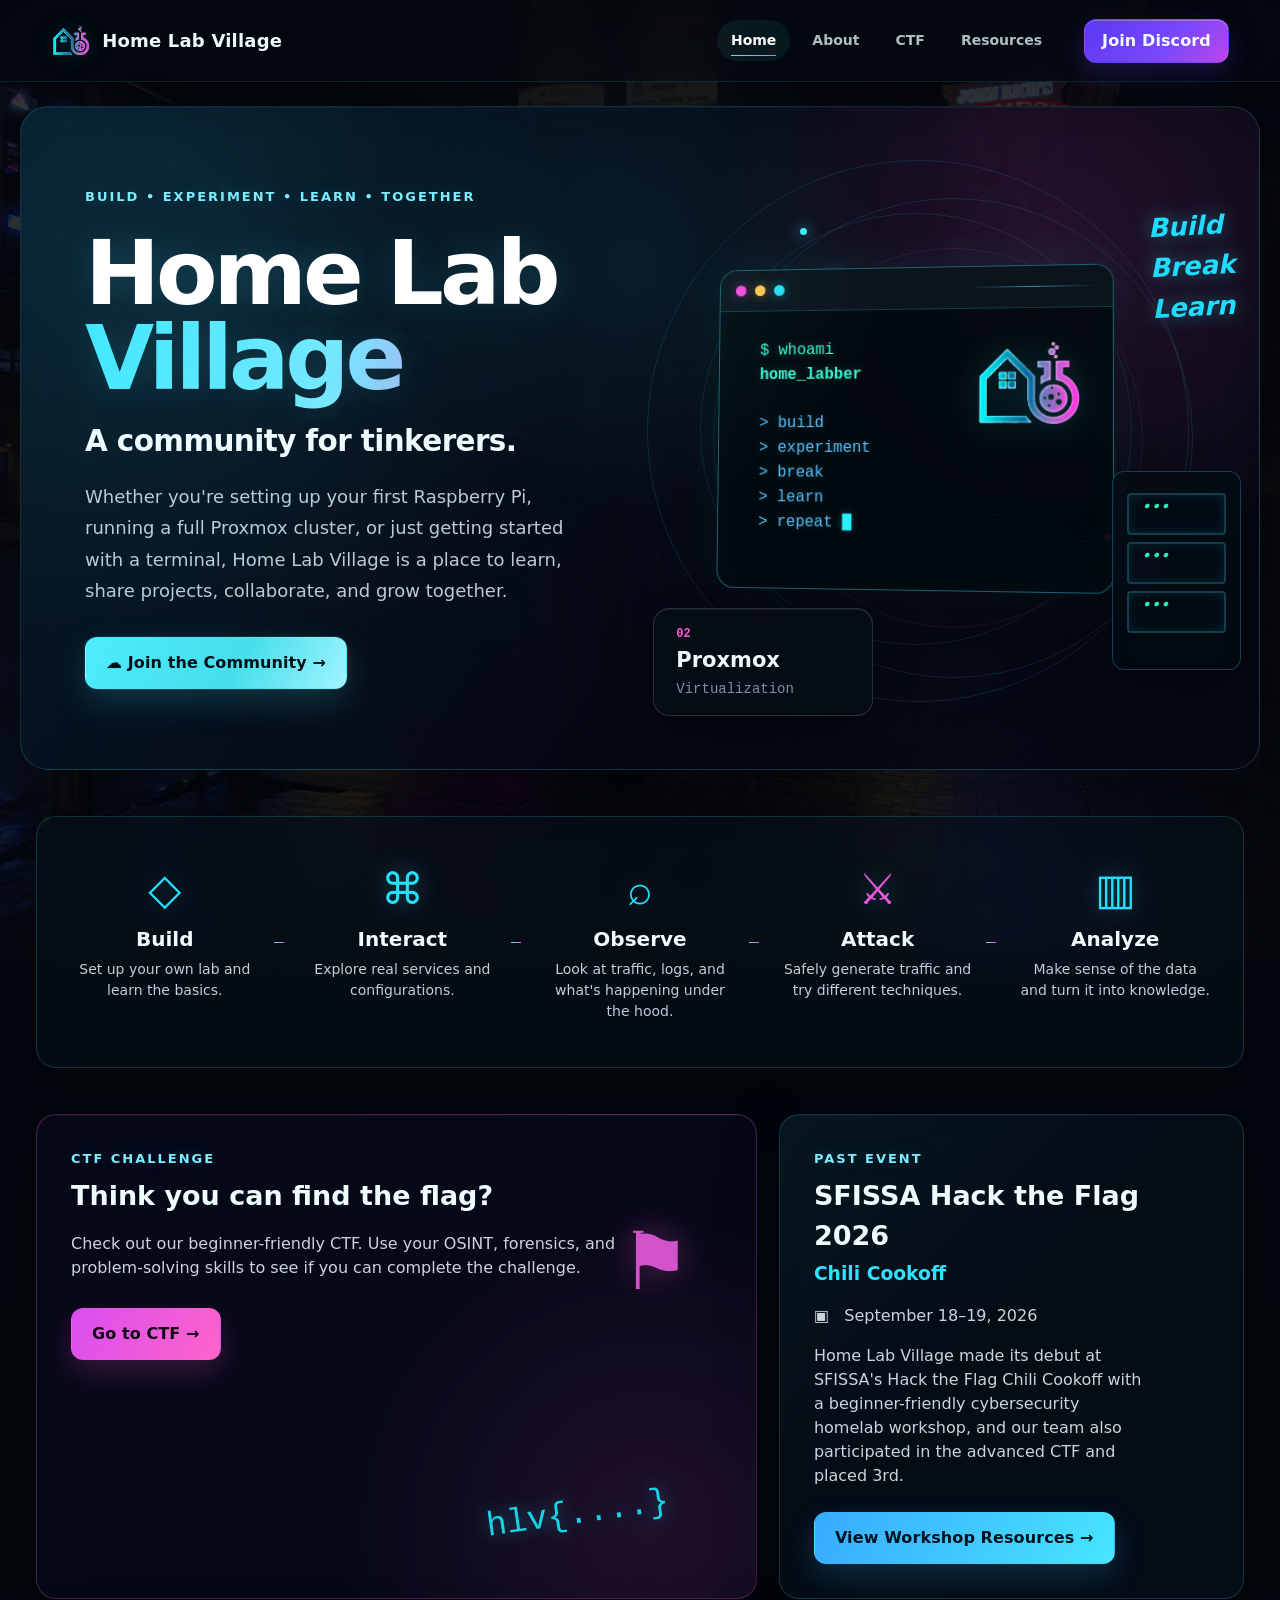
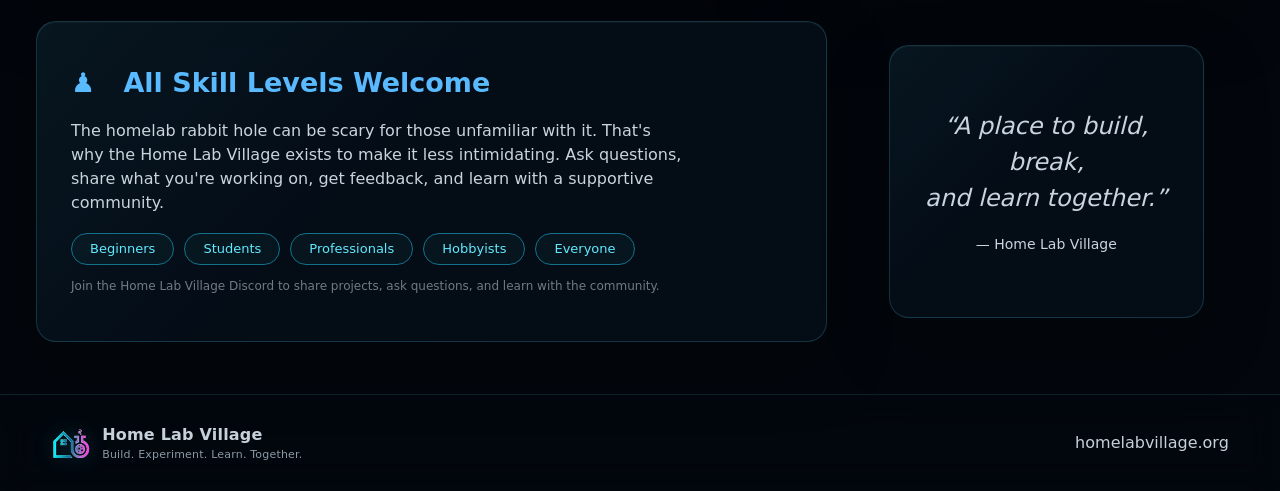
==== commit fb099336: "Site redesign #1" ====
--- a/index.html
+++ b/index.html
@@ -7,7 +7,7 @@
   <meta name="description" content="Home Lab Village — build, interact, observe, attack, analyze, and learn together.">
   <title>Home Lab Village</title>
   <link rel="icon" type="image/png" href="assets/favicon.png">
-  <link rel="stylesheet" href="css/style.css?v=8">
+  <link rel="stylesheet" href="css/style.css?v=9">
 </head>
 <body>
 <header class="nav">
@@ -18,9 +18,9 @@
   <button class="menu" aria-label="Toggle menu">☰</button>
   <nav>
     <a class="active" href="./">Home</a>
-    <a href="about/">About</a>
-    <a href="ctf/">CTF</a>
-    <a href="resources/">Resources</a>
+    <a href="about/index.html">About</a>
+    <a href="ctf/index.html">CTF</a>
+    <a href="resources/index.html">Resources</a>
   </nav>
   <a class="btn small discord" href="https://discord.gg/tCtT5bwjMw" target="_blank" rel="noopener noreferrer">Join Discord</a>
 </header>
@@ -38,7 +38,10 @@
   </div>
   <div class="lab-scene" aria-label="Stylized homelab terminal">
     <div class="glow"></div>
+      <span class="terminal-orbit orbit orbit-one"></span>
+      <span class="terminal-orbit orbit orbit-two"></span>
     <div class="monitor">
+      <div class="monitor-chrome" aria-hidden="true"><i></i><i></i><i></i><span></span></div>
       <div class="terminal">
         <span>$ whoami</span><br>
         <b>home_labber</b><br><br>
@@ -50,6 +53,7 @@
       </div>
       <img class="hero-logo" src="assets/homelabvillage-logo.png" alt="" aria-hidden="true" style="width:110px;max-width:110px;height:auto;object-fit:contain;">
     </div>
+    <div class="hero-node hero-node-bottom"><small>02</small><strong>Proxmox</strong><span>Virtualization</span></div>
     <div class="rack"><i></i><i></i><i></i></div>
     <div class="poster">Build<br>Break<br>Learn</div>
   </div>
@@ -68,7 +72,7 @@
     <div class="kicker pink-text">CTF CHALLENGE</div>
     <h2>Think you can find the flag?</h2>
     <p>Check out our beginner-friendly CTF. Use your OSINT, forensics, and problem-solving skills to see if you can complete the challenge.</p>
-    <a class="btn pink-btn" href="ctf/">Go to CTF →</a>
+    <a class="btn pink-btn" href="ctf/index.html">Go to CTF →</a>
     <div class="flag">⚑</div>
     <code>hlv{....}</code>
   </article>
@@ -78,7 +82,7 @@
     <h3>Chili Cookoff</h3>
     <p class="date">▣ &nbsp; September 18–19, 2026</p>
     <p>Home Lab Village made its debut at SFISSA's Hack the Flag Chili Cookoff with a beginner-friendly cybersecurity homelab workshop, and our team also participated in the advanced CTF and placed 3rd.</p>
-    <a class="btn event-btn" href="resources/">View Workshop Resources →</a>
+    <a class="btn event-btn" href="resources/index.html">View Workshop Resources →</a>
   </article>
 </section>
 
--- a/css/style.css
+++ b/css/style.css
@@ -242,3 +242,579 @@
   .resources-page-hero{padding:48px 22px 30px}
   .resources-page-hero h1{font-size:52px}
 }
+
+/* V9 animated glass-and-neon redesign */
+:root{
+  --ink:#eefbff;
+  --muted:#a9bdcb;
+  --cyan:#42e9ff;
+  --cyan-rgb:66,233,255;
+  --pink:#ff58d9;
+  --pink-rgb:255,88,217;
+  --violet:#7c5cff;
+  --panel:rgba(7,18,29,.78);
+  --line:rgba(91,226,255,.18);
+  --mx:50vw;
+  --my:30vh;
+}
+html{background:#03070d}
+body{
+  min-height:100vh;
+  overflow-x:hidden;
+  background:
+    radial-gradient(circle at 12% 12%,rgba(20,185,229,.09),transparent 24rem),
+    radial-gradient(circle at 88% 28%,rgba(166,54,224,.1),transparent 26rem),
+    #03070d;
+  color:var(--ink);
+}
+body::before{
+  content:"";
+  position:fixed;
+  inset:0;
+  z-index:-2;
+  pointer-events:none;
+  background-image:
+    linear-gradient(rgba(78,214,255,.035) 1px,transparent 1px),
+    linear-gradient(90deg,rgba(78,214,255,.035) 1px,transparent 1px);
+  background-size:54px 54px;
+  mask-image:linear-gradient(to bottom,black,transparent 85%);
+}
+body::after{
+  content:"";
+  position:fixed;
+  inset:0;
+  z-index:20;
+  pointer-events:none;
+  background:radial-gradient(340px circle at var(--mx) var(--my),rgba(var(--cyan-rgb),.07),transparent 72%);
+  mix-blend-mode:screen;
+}
+main,header,footer{position:relative;z-index:1}
+.ambient-orbs{position:fixed;inset:0;z-index:-1;overflow:hidden;pointer-events:none}
+.ambient-orbs span{
+  position:absolute;
+  width:34vw;
+  aspect-ratio:1;
+  border-radius:50%;
+  filter:blur(90px);
+  opacity:.13;
+  animation:orb-drift 18s ease-in-out infinite alternate;
+}
+.ambient-orbs span:nth-child(1){left:-12vw;top:8%;background:var(--cyan)}
+.ambient-orbs span:nth-child(2){right:-15vw;top:28%;background:var(--pink);animation-delay:-7s;animation-duration:23s}
+.ambient-orbs span:nth-child(3){left:38%;bottom:-22vw;background:var(--violet);animation-delay:-12s;animation-duration:27s}
+.nav{
+  height:82px;
+  padding:0 clamp(20px,4vw,68px);
+  border-bottom:1px solid rgba(var(--cyan-rgb),.12);
+  background:rgba(3,8,14,.68);
+  box-shadow:0 12px 40px rgba(0,0,0,.22);
+  backdrop-filter:blur(22px) saturate(150%);
+  -webkit-backdrop-filter:blur(22px) saturate(150%);
+}
+.brand{font-size:18px;letter-spacing:.2px}
+.brand span{transition:color .25s ease,text-shadow .25s ease}
+.brand:hover span{color:#fff;text-shadow:0 0 18px rgba(var(--cyan-rgb),.5)}
+.site-logo{animation:logo-breathe 4s ease-in-out infinite}
+.nav nav{gap:8px}
+.nav nav a{
+  position:relative;
+  padding:10px 14px;
+  border-radius:999px;
+  color:#afbfca;
+  font-weight:650;
+  transition:color .2s ease,background .2s ease,transform .2s ease;
+}
+.nav nav a::after{
+  content:"";
+  position:absolute;
+  right:14px;
+  bottom:5px;
+  left:14px;
+  height:1px;
+  background:linear-gradient(90deg,var(--cyan),var(--pink));
+  transform:scaleX(0);
+  transition:transform .25s ease;
+}
+.nav nav a:hover,.nav nav a.active{color:#fff;background:rgba(var(--cyan-rgb),.07)}
+.nav nav a:hover{transform:translateY(-1px)}
+.nav nav a:hover::after,.nav nav a.active::after{transform:scaleX(1)}
+.btn{
+  position:relative;
+  isolation:isolate;
+  overflow:hidden;
+  border:1px solid transparent;
+  border-radius:12px;
+  letter-spacing:.1px;
+  transition:transform .25s ease,box-shadow .25s ease,border-color .25s ease,filter .25s ease;
+}
+.btn::before{
+  content:"";
+  position:absolute;
+  inset:-2px;
+  z-index:-1;
+  background:linear-gradient(115deg,transparent 20%,rgba(255,255,255,.42) 48%,transparent 75%);
+  transform:translateX(-140%);
+  transition:transform .65s ease;
+}
+.btn:hover{transform:translateY(-3px);filter:saturate(1.15)}
+.btn:hover::before{transform:translateX(140%)}
+.btn:active{transform:translateY(-1px) scale(.98)}
+.discord{
+  background:linear-gradient(135deg,#5938f1,#7b48ff 60%,#bd45e8);
+  box-shadow:0 10px 28px rgba(89,56,241,.25),inset 0 1px rgba(255,255,255,.25);
+}
+.discord:hover{box-shadow:0 14px 38px rgba(111,66,255,.4),0 0 24px rgba(var(--pink-rgb),.14)}
+.hero{
+  min-height:650px;
+  width:min(1500px,calc(100% - 40px));
+  margin:24px auto 0;
+  border:1px solid rgba(var(--cyan-rgb),.16);
+  border-radius:28px;
+  background:
+    radial-gradient(circle at 12% 25%,rgba(var(--cyan-rgb),.09),transparent 34%),
+    radial-gradient(circle at 84% 20%,rgba(var(--pink-rgb),.13),transparent 30%),
+    linear-gradient(125deg,rgba(6,27,43,.95),rgba(5,8,19,.94) 60%);
+  box-shadow:0 34px 90px rgba(0,0,0,.38),inset 0 1px rgba(255,255,255,.035);
+}
+.hero::before{
+  content:"";
+  position:absolute;
+  inset:0;
+  pointer-events:none;
+  background:linear-gradient(110deg,transparent 28%,rgba(var(--cyan-rgb),.045) 50%,transparent 72%);
+  transform:translateX(-100%);
+  animation:hero-sweep 9s ease-in-out infinite;
+}
+.hero-copy{position:relative;z-index:2;align-self:center;padding:80px clamp(28px,5vw,82px)}
+.eyebrow,.kicker{
+  font-weight:800;
+  color:#7cecff;
+  text-shadow:0 0 18px rgba(var(--cyan-rgb),.26);
+}
+.hero h1{
+  margin:24px 0 18px;
+  font-size:clamp(62px,7vw,108px);
+  letter-spacing:-4px;
+  color:#fff;
+  text-shadow:0 0 34px rgba(var(--cyan-rgb),.16);
+}
+.hero h1 span{
+  background:linear-gradient(100deg,var(--cyan),#7ae9ff 32%,var(--pink) 64%,var(--cyan));
+  background-size:250% auto;
+  -webkit-background-clip:text;
+  background-clip:text;
+  color:transparent;
+  animation:gradient-flow 5s linear infinite;
+}
+.hero h2{font-size:clamp(24px,2.3vw,34px);letter-spacing:-.6px}
+.hero p{max-width:680px;color:#b9cbd6;font-size:18px;line-height:1.75}
+.primary{
+  background:linear-gradient(120deg,#4cecff,#47ddeb 58%,#9ff5ff);
+  box-shadow:0 12px 34px rgba(var(--cyan-rgb),.19),0 0 0 1px rgba(var(--cyan-rgb),.1);
+}
+.primary:hover{box-shadow:0 16px 44px rgba(var(--cyan-rgb),.3),0 0 28px rgba(var(--cyan-rgb),.16)}
+.outline{background:rgba(var(--pink-rgb),.04);border-color:rgba(var(--pink-rgb),.6)}
+.lab-scene{min-height:650px;background:transparent;perspective:1000px}
+.lab-scene::before,.lab-scene::after{
+  content:"";
+  position:absolute;
+  border:1px solid rgba(var(--cyan-rgb),.12);
+  border-radius:50%;
+  animation:ring-pulse 6s ease-in-out infinite;
+}
+.lab-scene::before{width:430px;height:430px;left:5%;top:16%}
+.lab-scene::after{width:540px;height:540px;left:-4%;top:8%;animation-delay:-3s}
+.monitor{
+  width:68%;
+  height:49%;
+  left:7%;
+  top:24%;
+  z-index:2;
+  overflow:hidden;
+  border:1px solid rgba(var(--cyan-rgb),.4);
+  border-radius:18px;
+  background:rgba(1,8,13,.92);
+  box-shadow:0 30px 70px rgba(0,0,0,.54),0 0 50px rgba(var(--cyan-rgb),.1),inset 0 0 40px rgba(var(--cyan-rgb),.035);
+  transform:rotateY(-6deg) rotateX(2deg);
+  animation:monitor-float 6s ease-in-out infinite;
+}
+.monitor::before{
+  content:"";
+  position:absolute;
+  inset:0;
+  pointer-events:none;
+  background:repeating-linear-gradient(to bottom,transparent 0,transparent 3px,rgba(var(--cyan-rgb),.035) 4px);
+}
+.monitor::after{
+  content:"";
+  position:absolute;
+  top:-30%;
+  right:0;
+  left:0;
+  height:24%;
+  background:linear-gradient(transparent,rgba(var(--cyan-rgb),.08),transparent);
+  animation:scanline 5s linear infinite;
+}
+.terminal{padding:42px;color:#3bf5cf;text-shadow:0 0 10px rgba(29,242,199,.25)}
+.terminal em{animation:cursor-blink .8s steps(1) infinite}
+.hero-logo{animation:logo-float 5s ease-in-out infinite!important}
+.poster{right:4%;top:15%;font-weight:700;line-height:1.55;text-shadow:0 0 20px rgba(var(--cyan-rgb),.45);animation:poster-float 7s ease-in-out infinite}
+.rack{
+  right:3%;
+  bottom:15%;
+  width:22%;
+  height:30%;
+  z-index:3;
+  border:1px solid rgba(var(--cyan-rgb),.24);
+  border-radius:12px;
+  background:rgba(4,12,19,.74);
+  box-shadow:0 20px 50px rgba(0,0,0,.35);
+  backdrop-filter:blur(8px);
+  animation:rack-float 7s ease-in-out infinite;
+}
+.rack i{border-color:rgba(var(--cyan-rgb),.23);border-radius:4px}
+.rack i::after{animation:status-pulse 1.7s ease-in-out infinite}
+.flow{
+  width:min(1380px,calc(100% - 72px));
+  margin:46px auto;
+  padding:14px;
+  gap:10px;
+  border:1px solid var(--line);
+  border-radius:20px;
+  background:rgba(6,18,28,.55);
+  box-shadow:0 22px 60px rgba(0,0,0,.2);
+  backdrop-filter:blur(15px);
+}
+.flow article{
+  position:relative;
+  padding:26px 18px;
+  border:0;
+  border-radius:14px;
+  transition:background .25s ease,transform .25s ease;
+}
+.flow article::after{
+  content:"";
+  position:absolute;
+  top:50%;
+  right:-5px;
+  width:10px;
+  height:1px;
+  background:linear-gradient(90deg,var(--cyan),var(--pink));
+}
+.flow article:last-child::after{display:none}
+.flow article:hover{background:rgba(var(--cyan-rgb),.055);transform:translateY(-5px)}
+.flow article>div{filter:drop-shadow(0 0 12px rgba(var(--cyan-rgb),.35));transition:transform .3s ease}
+.flow article:hover>div{transform:scale(1.15) rotate(-5deg)}
+.cards,.lower{
+  width:min(1380px,calc(100% - 72px));
+  margin:0 auto;
+  padding:0 0 22px;
+  gap:22px;
+}
+.card,.resource-card,.resource-index-card,.about-page-content{
+  border:1px solid var(--line);
+  border-radius:20px;
+  background:
+    linear-gradient(135deg,rgba(var(--cyan-rgb),.045),transparent 45%),
+    rgba(6,16,26,.74);
+  box-shadow:0 24px 64px rgba(0,0,0,.27),inset 0 1px rgba(255,255,255,.035);
+  backdrop-filter:blur(14px);
+  transform-style:preserve-3d;
+  transition:border-color .35s ease,box-shadow .35s ease,transform .18s ease;
+}
+.card{padding:34px}
+.card::before,.resource-card::before,.resource-index-card::before,.about-page-content::before{
+  content:"";
+  position:absolute;
+  inset:0;
+  pointer-events:none;
+  border-radius:inherit;
+  background:radial-gradient(500px circle at var(--card-x,50%) var(--card-y,50%),rgba(var(--cyan-rgb),.08),transparent 42%);
+  opacity:0;
+  transition:opacity .3s ease;
+}
+.card:hover::before,.resource-card:hover::before,.resource-index-card:hover::before,.about-page-content:hover::before{opacity:1}
+.card:hover,.resource-card:hover,.resource-index-card:hover,.about-page-content:hover{
+  border-color:rgba(var(--cyan-rgb),.34);
+  box-shadow:0 30px 80px rgba(0,0,0,.36),0 0 36px rgba(var(--cyan-rgb),.055);
+}
+.ctf{
+  border-color:rgba(var(--pink-rgb),.28);
+  background:radial-gradient(circle at 85% 85%,rgba(var(--pink-rgb),.1),transparent 42%),rgba(8,10,27,.78);
+}
+.flag{filter:drop-shadow(0 0 18px rgba(var(--pink-rgb),.4));animation:flag-wave 3.4s ease-in-out infinite}
+.ctf code{text-shadow:0 0 18px rgba(var(--cyan-rgb),.46);animation:code-glitch 5s steps(1) infinite}
+.pink-btn{background:linear-gradient(120deg,#d84eef,#ff64ca);box-shadow:0 12px 30px rgba(var(--pink-rgb),.2)}
+.event-btn{background:linear-gradient(120deg,#38aaff,#48e5ff);box-shadow:0 12px 30px rgba(49,170,255,.2)}
+.pills span{
+  background:rgba(var(--cyan-rgb),.035);
+  transition:background .2s ease,color .2s ease,transform .2s ease,box-shadow .2s ease;
+}
+.pills span:hover{background:rgba(var(--cyan-rgb),.11);color:#fff;transform:translateY(-2px);box-shadow:0 8px 18px rgba(0,0,0,.2)}
+blockquote{background:linear-gradient(145deg,rgba(var(--pink-rgb),.06),rgba(var(--cyan-rgb),.035))}
+.resources{
+  border-color:var(--line);
+  border-radius:20px;
+  background:rgba(6,16,26,.64);
+  box-shadow:0 24px 64px rgba(0,0,0,.24);
+  backdrop-filter:blur(14px);
+}
+.resources-page-hero{
+  position:relative;
+  overflow:hidden;
+  padding-top:94px;
+  padding-bottom:58px;
+  background:
+    radial-gradient(circle at 82% 18%,rgba(var(--pink-rgb),.16),transparent 25%),
+    radial-gradient(circle at 68% 70%,rgba(var(--cyan-rgb),.1),transparent 30%),
+    linear-gradient(120deg,#071725,#03070d 66%);
+}
+.resources-page-hero::after{
+  content:"";
+  position:absolute;
+  right:-7vw;
+  top:-12vw;
+  width:38vw;
+  aspect-ratio:1;
+  border:1px solid rgba(var(--cyan-rgb),.13);
+  border-radius:50%;
+  box-shadow:0 0 0 70px rgba(var(--cyan-rgb),.018),0 0 0 140px rgba(var(--pink-rgb),.014);
+  animation:slow-spin 30s linear infinite;
+}
+.resources-page-hero h1{
+  position:relative;
+  z-index:1;
+  color:transparent;
+  background:linear-gradient(100deg,var(--cyan),#fff 45%,var(--pink));
+  -webkit-background-clip:text;
+  background-clip:text;
+  letter-spacing:-2px;
+}
+.resources-page-hero p,.resources-page-hero .kicker{position:relative;z-index:1}
+.resource-card,.resource-index-card{position:relative;overflow:hidden}
+.resource-visual{border-radius:18px;box-shadow:inset 0 0 70px rgba(var(--cyan-rgb),.04)}
+.resource-visual::before{
+  content:"";
+  position:absolute;
+  inset:-40%;
+  background:conic-gradient(from 0deg,transparent,var(--cyan),transparent 18%,transparent 56%,var(--pink),transparent 72%);
+  opacity:.08;
+  animation:slow-spin 14s linear infinite;
+}
+.resources-community{border-color:var(--line);border-radius:16px;background:rgba(5,13,22,.75)}
+.about-page-content{position:relative;overflow:hidden}
+footer{
+  margin-top:30px;
+  padding:28px clamp(22px,4vw,64px);
+  border-top-color:rgba(var(--cyan-rgb),.12);
+  background:rgba(3,8,14,.6);
+  backdrop-filter:blur(16px);
+}
+.reveal-ready{
+  opacity:0;
+  transform:translateY(34px) scale(.985);
+  transition:opacity .75s cubic-bezier(.2,.75,.2,1),transform .75s cubic-bezier(.2,.75,.2,1);
+}
+.reveal-ready.is-visible{opacity:1;transform:translateY(0) scale(1)}
+.ripple{
+  position:absolute;
+  z-index:-1;
+  border-radius:50%;
+  background:rgba(255,255,255,.4);
+  transform:scale(0);
+  pointer-events:none;
+  animation:ripple-out .65s ease-out forwards;
+}
+@keyframes orb-drift{to{transform:translate3d(10vw,-8vh,0) scale(1.2)}}
+@keyframes logo-breathe{50%{filter:drop-shadow(0 0 18px rgba(var(--cyan-rgb),.55));transform:scale(1.035)}}
+@keyframes hero-sweep{0%,35%{transform:translateX(-110%)}65%,100%{transform:translateX(110%)}}
+@keyframes gradient-flow{to{background-position:250% center}}
+@keyframes ring-pulse{50%{transform:scale(1.06);opacity:.45}}
+@keyframes monitor-float{50%{transform:rotateY(-3deg) rotateX(1deg) translateY(-12px)}}
+@keyframes scanline{to{transform:translateY(700%)}}
+@keyframes cursor-blink{50%{opacity:0}}
+@keyframes logo-float{50%{transform:translateY(-9px) rotate(2deg);filter:drop-shadow(0 0 24px rgba(var(--cyan-rgb),.5))}}
+@keyframes poster-float{50%{transform:rotate(1deg) translateY(-10px)}}
+@keyframes rack-float{50%{transform:translateY(8px)}}
+@keyframes status-pulse{50%{opacity:.35}}
+@keyframes flag-wave{50%{transform:rotate(7deg) scale(1.05)}}
+@keyframes code-glitch{0%,92%,100%{transform:rotate(-8deg) translate(0)}93%{transform:rotate(-8deg) translate(3px,-1px)}95%{transform:rotate(-8deg) translate(-2px,1px)}}
+@keyframes slow-spin{to{transform:rotate(360deg)}}
+@keyframes ripple-out{to{transform:scale(1);opacity:0}}
+@media(max-width:850px){
+  body::after{display:none}
+  .nav{height:70px}
+  .nav.open{padding-bottom:18px;background:rgba(3,8,14,.96)}
+  .nav.open nav{gap:3px;padding-top:8px}
+  .nav nav a::after{display:none}
+  .hero{width:calc(100% - 24px);margin-top:12px;border-radius:20px}
+  .hero-copy{padding:58px 24px 38px}
+  .hero h1{font-size:clamp(52px,17vw,72px);letter-spacing:-2px}
+  .lab-scene{min-height:400px}
+  .lab-scene::before{width:300px;height:300px}
+  .lab-scene::after{width:380px;height:380px}
+  .monitor{left:5%;top:15%;width:76%;height:66%;transform:none}
+  .terminal{padding:26px 20px}
+  .flow{width:calc(100% - 24px);grid-template-columns:1fr;margin:28px auto;padding:8px}
+  .flow article{border-bottom:1px solid rgba(var(--cyan-rgb),.1)}
+  .flow article:last-child{grid-column:auto;border-bottom:0}
+  .flow article::after{display:none}
+  .cards,.lower{width:calc(100% - 24px);padding:0 0 14px}
+  .card{padding:24px 20px}
+  .resources-page-hero{padding:60px 22px 40px}
+  .resources-page-hero::after{width:75vw}
+}
+@media(prefers-reduced-motion:reduce){
+  html{scroll-behavior:auto}
+  *,*::before,*::after{animation-duration:.01ms!important;animation-iteration-count:1!important;transition-duration:.01ms!important}
+  .reveal-ready{opacity:1;transform:none}
+}
+/* V10 visual merge */
+body{
+  background:
+    linear-gradient(180deg,rgba(3,7,13,.78),rgba(3,7,13,.94) 68%,#03070d),
+    url("../ctf/Phase2.jpg") center top/cover fixed no-repeat;
+}
+.scroll-progress{
+  position:fixed;
+  top:0;
+  left:0;
+  right:0;
+  height:3px;
+  z-index:100;
+  transform:scaleX(0);
+  transform-origin:left;
+  background:linear-gradient(90deg,var(--cyan),var(--violet),var(--pink));
+  box-shadow:0 0 16px rgba(var(--cyan-rgb),.8);
+}
+.monitor-chrome{
+  height:42px;
+  display:flex;
+  align-items:center;
+  gap:9px;
+  padding:0 16px;
+  border-bottom:1px solid rgba(var(--cyan-rgb),.18);
+  background:rgba(12,20,29,.86);
+}
+.monitor-chrome i{
+  width:11px;
+  height:11px;
+  border-radius:50%;
+  background:#ef4bd8;
+  box-shadow:0 0 12px rgba(239,75,216,.45);
+}
+.monitor-chrome i:nth-child(2){background:#ffc44d;box-shadow:0 0 12px rgba(255,196,77,.4)}
+.monitor-chrome i:nth-child(3){background:#25dff1;box-shadow:0 0 12px rgba(37,223,241,.45)}
+.monitor-chrome span{margin-left:auto;width:34%;height:1px;background:linear-gradient(90deg,transparent,var(--cyan),transparent);opacity:.6}
+.terminal{padding-top:28px}
+.hero-node{
+  position:absolute;
+  z-index:5;
+  display:flex;
+  flex-direction:column;
+  gap:4px;
+  width:220px;
+  padding:18px 22px;
+  border:1px solid rgba(255,255,255,.14);
+  border-radius:16px;
+  background:rgba(7,13,23,.86);
+  box-shadow:0 22px 48px rgba(0,0,0,.38),inset 0 1px rgba(255,255,255,.08);
+  backdrop-filter:blur(14px);
+  animation:node-float 6s ease-in-out infinite;
+}
+.hero-node small{color:var(--pink);font:700 12px ui-monospace,SFMono-Regular,monospace}
+.hero-node strong{font-size:21px}
+.hero-node span{color:#80909f;font:14px ui-monospace,SFMono-Regular,monospace}
+.hero-node-top{top:7%;right:0}
+.hero-node-bottom{bottom:8%;left:-3%;animation-delay:-2.5s}
+.particles{position:fixed;inset:0;z-index:-1;overflow:hidden;pointer-events:none}
+.particles i{
+  position:absolute;
+  width:3px;
+  height:3px;
+  border-radius:50%;
+  background:var(--cyan);
+  box-shadow:0 0 12px var(--cyan);
+  opacity:.65;
+  animation:particle-drift 12s linear infinite;
+}
+.particles i:nth-child(3n){background:var(--pink);box-shadow:0 0 12px var(--pink)}
+.particles i:nth-child(4n){width:5px;height:5px;animation-duration:18s}
+.phase-page{
+  background:
+    radial-gradient(circle at 78% 18%,rgba(124,92,255,.2),transparent 28%),
+    radial-gradient(circle at 18% 22%,rgba(var(--cyan-rgb),.12),transparent 26%),
+    transparent;
+}
+@keyframes node-float{50%{transform:translateY(-10px)}}
+@keyframes particle-drift{
+  0%{transform:translate3d(0,110vh,0) scale(.7);opacity:0}
+  12%,82%{opacity:.7}
+  100%{transform:translate3d(80px,-15vh,0) scale(1.2);opacity:0}
+}
+@media(max-width:850px){
+  body{background-attachment:scroll}
+  .hero-node{width:175px;padding:13px 15px}
+  .hero-node-top{top:4%;right:2%}
+  .hero-node-bottom{bottom:3%;left:1%}
+  .monitor-chrome{height:34px}
+}
+@media(prefers-reduced-motion:reduce){
+  .scroll-progress{transition:none}
+  .particles,.hero-node{animation:none}
+}
+.page-hero,.page-content{width:min(1240px,calc(100% - 48px));margin:0 auto}
+.page-hero{padding:94px 0 58px;border-bottom:1px solid var(--line)}
+.page-hero h1{margin:18px 0 16px;font-size:clamp(48px,7vw,88px);line-height:1;letter-spacing:-3px}
+.page-hero>p{max-width:680px;margin:0;color:#aab8c5;font-size:18px}
+.page-content{padding:54px 0 90px}
+.prose-grid{display:grid;grid-template-columns:.35fr 1fr;gap:50px}
+.section-index{margin:8px 0;color:#738492;font:11px ui-monospace,SFMono-Regular,monospace;letter-spacing:.14em}
+.prose{max-width:850px}
+.prose p{margin:0 0 28px;color:#b7c4cf;font-size:clamp(17px,1.6vw,20px);line-height:1.8}
+.contact-panel{display:flex;justify-content:space-between;align-items:center;gap:30px;margin-top:42px;padding:28px;border:1px solid var(--line);border-radius:16px;background:var(--panel)}
+.contact-panel p{margin:0;font-size:15px}
+.footer-links{display:flex;gap:20px}
+.challenge-frame{width:min(900px,100%);margin:45px auto 26px;padding:10px;border:1px solid var(--line);border-radius:16px;background:rgba(5,9,15,.78)}
+.challenge-image{width:100%;aspect-ratio:4/3;background:url("../ctf/Phase2.jpg") center/contain no-repeat #05070a;border-radius:8px}
+.hint-btn{appearance:none;border:1px solid var(--pink);background:rgba(var(--pink-rgb),.06);color:#ff8be7;font:inherit;font-weight:750;border-radius:10px;padding:11px 18px;cursor:pointer}
+.hint-btn:hover{background:var(--pink);color:#16081a}
+.hint{margin:14px auto 0;max-width:620px;color:#7cecff;opacity:0;transform:translateY(-4px);transition:.18s ease}
+.hint.show{opacity:1;transform:translateY(0)}
+.phase-shell{text-align:center}
+.phase-shell h1{margin:0;font-size:clamp(54px,8vw,100px);line-height:1;letter-spacing:-4px;color:transparent;background:linear-gradient(100deg,var(--cyan),#fff 45%,var(--pink));-webkit-background-clip:text;background-clip:text}
+.phase-subtitle{color:#aab8c5;font-size:18px}.phase-subtitle strong{color:var(--pink)}
+.phase-note{color:#748492;font-size:13px}
+@media(max-width:850px){
+  .page-hero,.page-content{width:calc(100% - 32px)}
+  .page-hero{padding:60px 0 40px}
+  .page-content{padding:40px 0 70px}
+  .prose-grid{grid-template-columns:1fr;gap:20px}
+  .contact-panel{align-items:flex-start;flex-direction:column}
+}
+.phase-page{min-height:calc(100vh - 145px);padding:82px 24px 100px}
+.classified-label{padding:5px 8px 13px;text-align:left;color:#66717d;font:10px ui-monospace,SFMono-Regular,Consolas,monospace;letter-spacing:.14em}
+.terminal-orbits{position:absolute;inset:0;z-index:1;pointer-events:none}
+.terminal-orbit{position:absolute;left:46%;top:49%;border:1px solid rgba(var(--cyan-rgb),.16);border-radius:50%;transform-origin:center;animation:terminal-orbit-spin 18s linear infinite}
+.terminal-orbit-wide{width:520px;height:280px;transform:translate(-50%,-50%) rotate(-16deg)}
+.terminal-orbit-tight{width:410px;height:220px;transform:translate(-50%,-50%) rotate(22deg);border-color:rgba(var(--pink-rgb),.14);animation-duration:13s;animation-direction:reverse}
+.terminal-orbit i,.terminal-orbit b{position:absolute;top:-4px;left:50%;display:block;width:8px;height:8px;border-radius:50%;background:var(--cyan);box-shadow:0 0 16px var(--cyan);transform:translateX(-50%)}
+.terminal-orbit b{top:auto;left:auto;right:12%;bottom:18%;width:6px;height:6px;background:var(--pink);box-shadow:0 0 15px var(--pink)}
+.terminal-orbit-tight i{background:var(--pink);box-shadow:0 0 16px var(--pink)}
+.terminal-orbit-tight b{right:auto;bottom:auto;left:14%;top:22%;background:var(--cyan);box-shadow:0 0 15px var(--cyan)}
+@keyframes terminal-orbit-spin{to{rotate:360deg}}
+@media(max-width:850px){
+  .terminal-orbit-wide{width:360px;height:210px}
+  .terminal-orbit-tight{width:290px;height:170px}
+}
+.terminal-orbit.orbit{left:48%;top:50%;width:480px;height:480px;border:1px solid rgba(var(--cyan-rgb),.12);border-radius:50%;transform:translate(-50%,-50%);animation:terminal-orbit-one 25s linear infinite}
+.terminal-orbit.orbit.orbit-two{width:380px;height:380px;border-color:rgba(var(--pink-rgb),.12);animation:terminal-orbit-two 18s linear infinite reverse}
+.terminal-orbit.orbit::before,.terminal-orbit.orbit::after{content:"";position:absolute;width:7px;height:7px;border-radius:50%;background:var(--cyan);box-shadow:0 0 15px var(--cyan)}
+.terminal-orbit.orbit::before{left:18%;top:6%}
+.terminal-orbit.orbit::after{right:8%;bottom:23%;background:var(--pink);box-shadow:0 0 15px var(--pink)}
+@keyframes terminal-orbit-one{to{transform:translate(-50%,-50%) rotate(360deg)}}
+@keyframes terminal-orbit-two{to{transform:translate(-50%,-50%) rotate(360deg)}}
+@media(max-width:850px){
+  .terminal-orbit.orbit.orbit-one{width:330px;height:330px}
+  .terminal-orbit.orbit.orbit-two{width:260px;height:260px}
+}
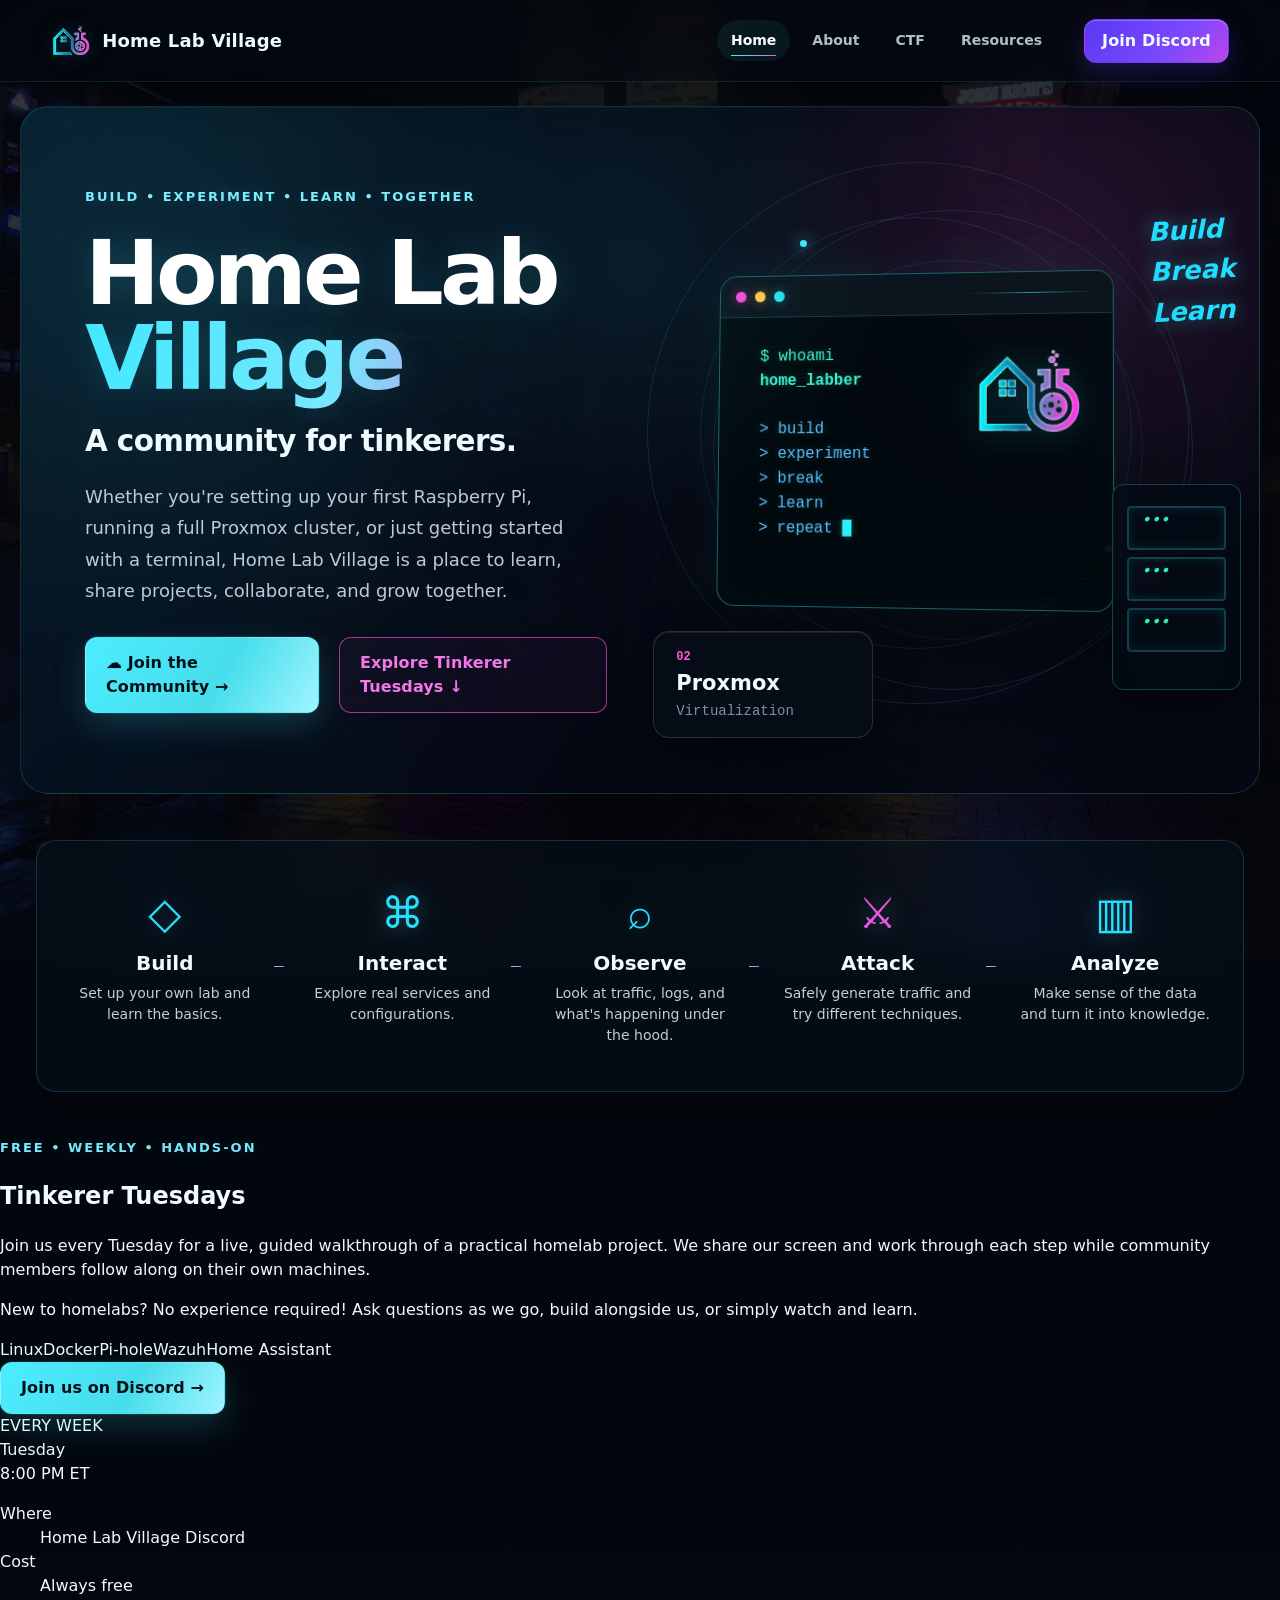
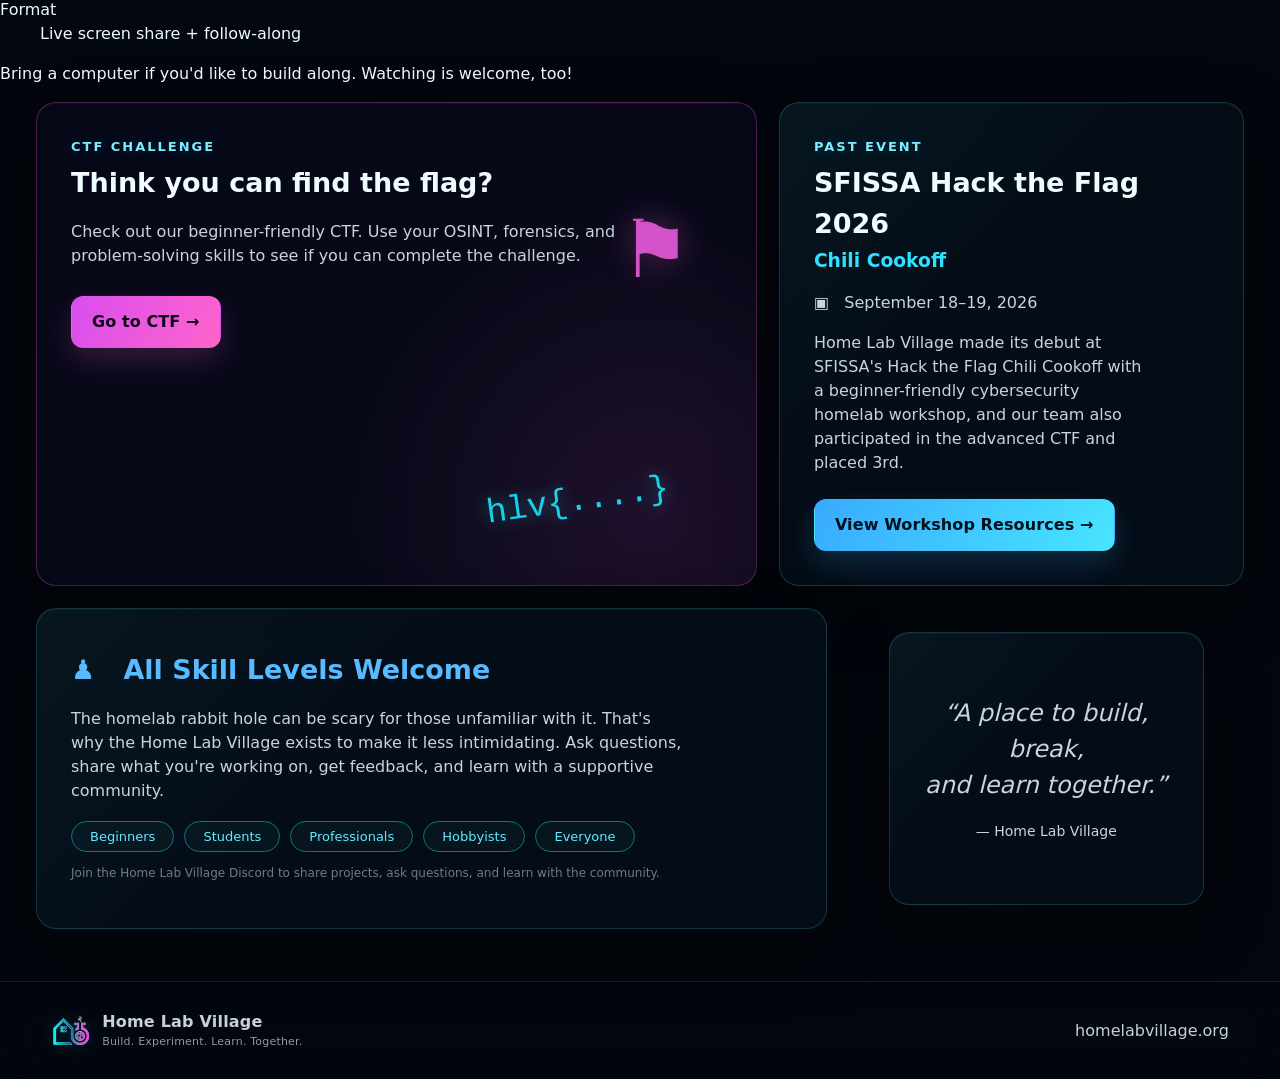
==== commit 05dd811e: "Add Tinkerer Tuesdays section to homepage" ====
--- a/index.html
+++ b/index.html
@@ -7,7 +7,7 @@
   <meta name="description" content="Home Lab Village — build, interact, observe, attack, analyze, and learn together.">
   <title>Home Lab Village</title>
   <link rel="icon" type="image/png" href="assets/favicon.png">
-  <link rel="stylesheet" href="css/style.css?v=9">
+  <link rel="stylesheet" href="css/style.css?v=11">
 </head>
 <body>
 <header class="nav">
@@ -34,6 +34,7 @@
     <p>Whether you're setting up your first Raspberry Pi, running a full Proxmox cluster, or just getting started with a terminal, Home Lab Village is a place to learn, share projects, collaborate, and grow together.</p>
     <div class="actions">
       <a class="btn primary" href="https://discord.gg/tCtT5bwjMw" target="_blank" rel="noopener noreferrer">☁ Join the Community →</a>
+      <a class="btn outline" href="#tinkerer-tuesdays">Explore Tinkerer Tuesdays ↓</a>
     </div>
   </div>
   <div class="lab-scene" aria-label="Stylized homelab terminal">
@@ -65,6 +66,30 @@
   <article><div>⌕</div><h3>Observe</h3><p>Look at traffic, logs, and what's happening under the hood.</p></article>
   <article><div class="pink">⚔</div><h3>Attack</h3><p>Safely generate traffic and try different techniques.</p></article>
   <article><div>▥</div><h3>Analyze</h3><p>Make sense of the data and turn it into knowledge.</p></article>
+</section>
+
+<section class="tinkerer" id="tinkerer-tuesdays" aria-labelledby="tinkerer-title">
+  <div class="tinkerer-copy">
+    <div class="kicker">FREE • WEEKLY • HANDS-ON</div>
+    <h2 id="tinkerer-title">Tinkerer <span>Tuesdays</span></h2>
+    <p>Join us every Tuesday for a live, guided walkthrough of a practical homelab project. We share our screen and work through each step while community members follow along on their own machines.</p>
+    <p>New to homelabs? No experience required! Ask questions as we go, build alongside us, or simply watch and learn.</p>
+    <div class="tinkerer-topics" aria-label="Example project topics">
+      <span>Linux</span><span>Docker</span><span>Pi-hole</span><span>Wazuh</span><span>Home Assistant</span>
+    </div>
+    <a class="btn primary" href="https://discord.gg/tCtT5bwjMw" target="_blank" rel="noopener noreferrer">Join us on Discord →</a>
+  </div>
+  <aside class="tinkerer-info" aria-label="Tinkerer Tuesdays session details">
+    <div class="tinkerer-info-label">EVERY WEEK</div>
+    <div class="tinkerer-day">Tuesday</div>
+    <div class="tinkerer-time">8:00 PM <span>ET</span></div>
+    <dl class="tinkerer-facts">
+      <div><dt>Where</dt><dd>Home Lab Village Discord</dd></div>
+      <div><dt>Cost</dt><dd>Always free</dd></div>
+      <div><dt>Format</dt><dd>Live screen share + follow-along</dd></div>
+    </dl>
+    <p class="tinkerer-hint">Bring a computer if you'd like to build along. Watching is welcome, too!</p>
+  </aside>
 </section>
 
 <section class="cards">
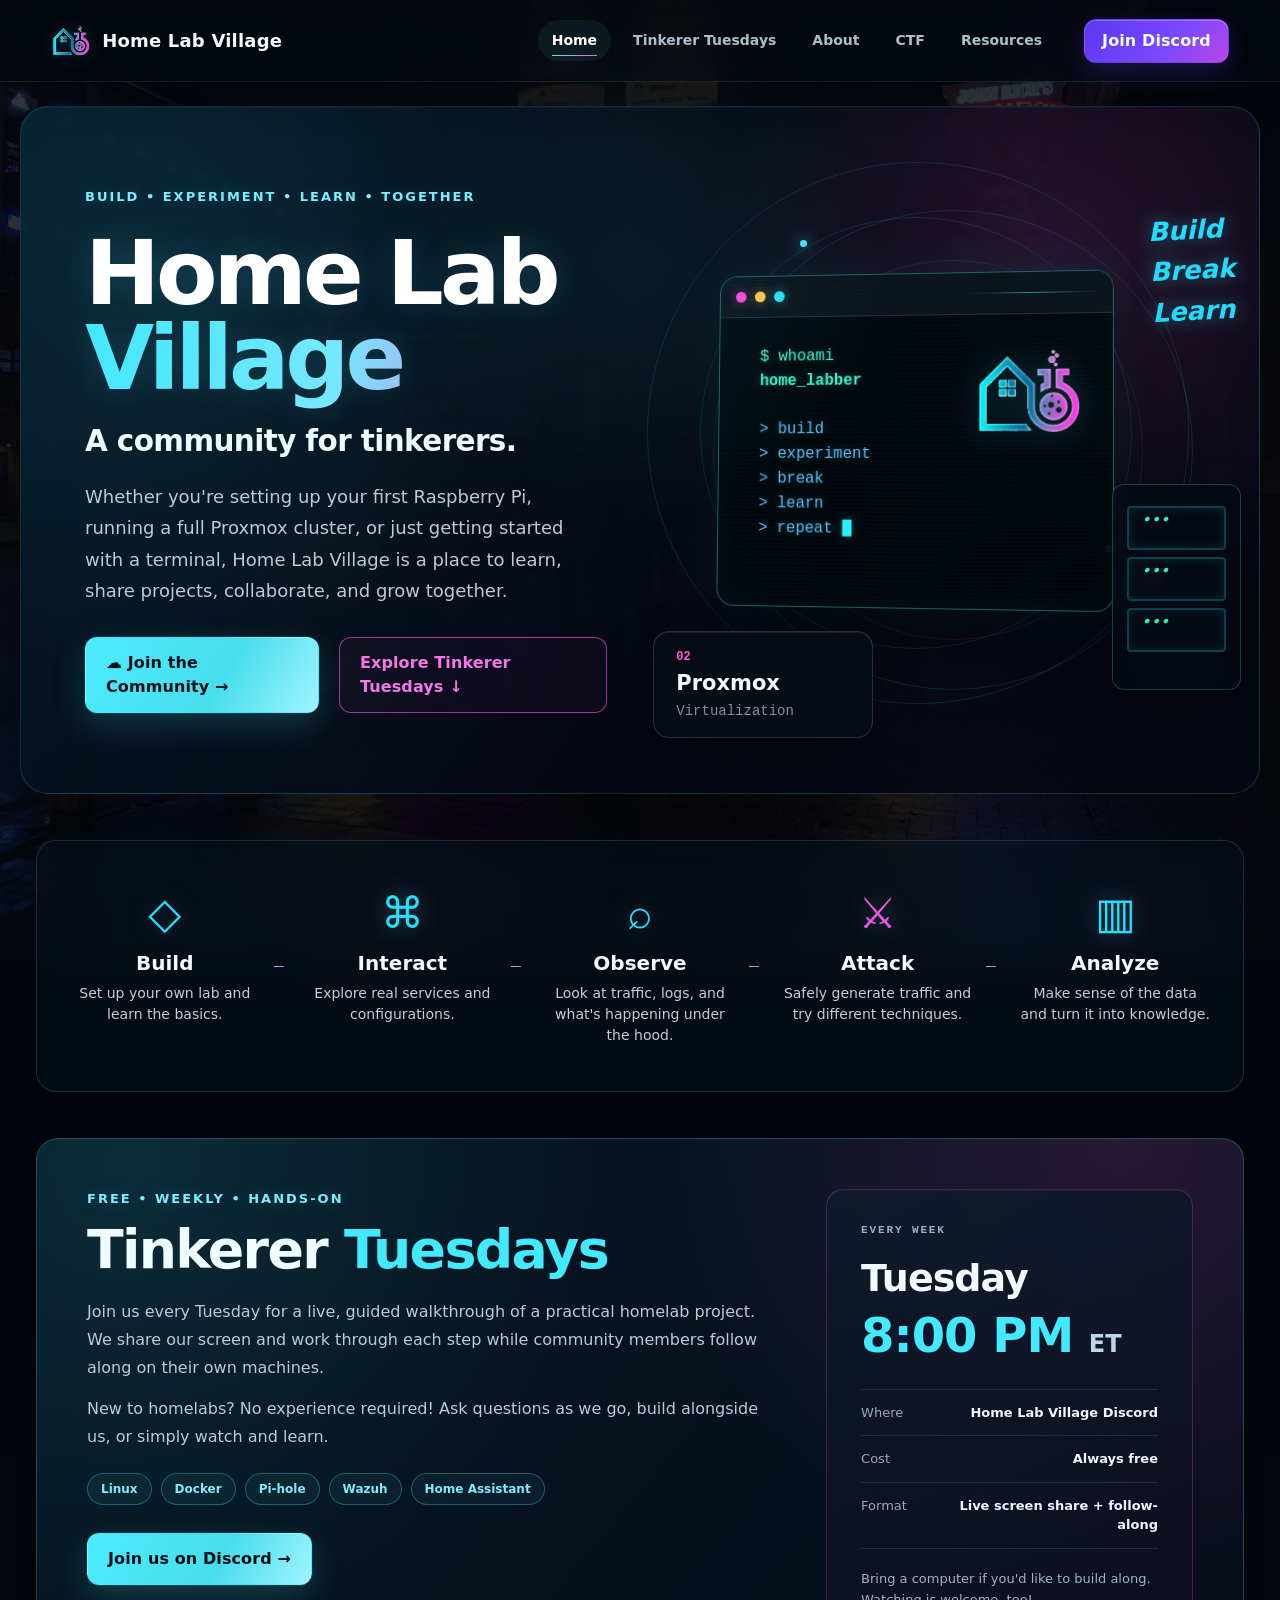
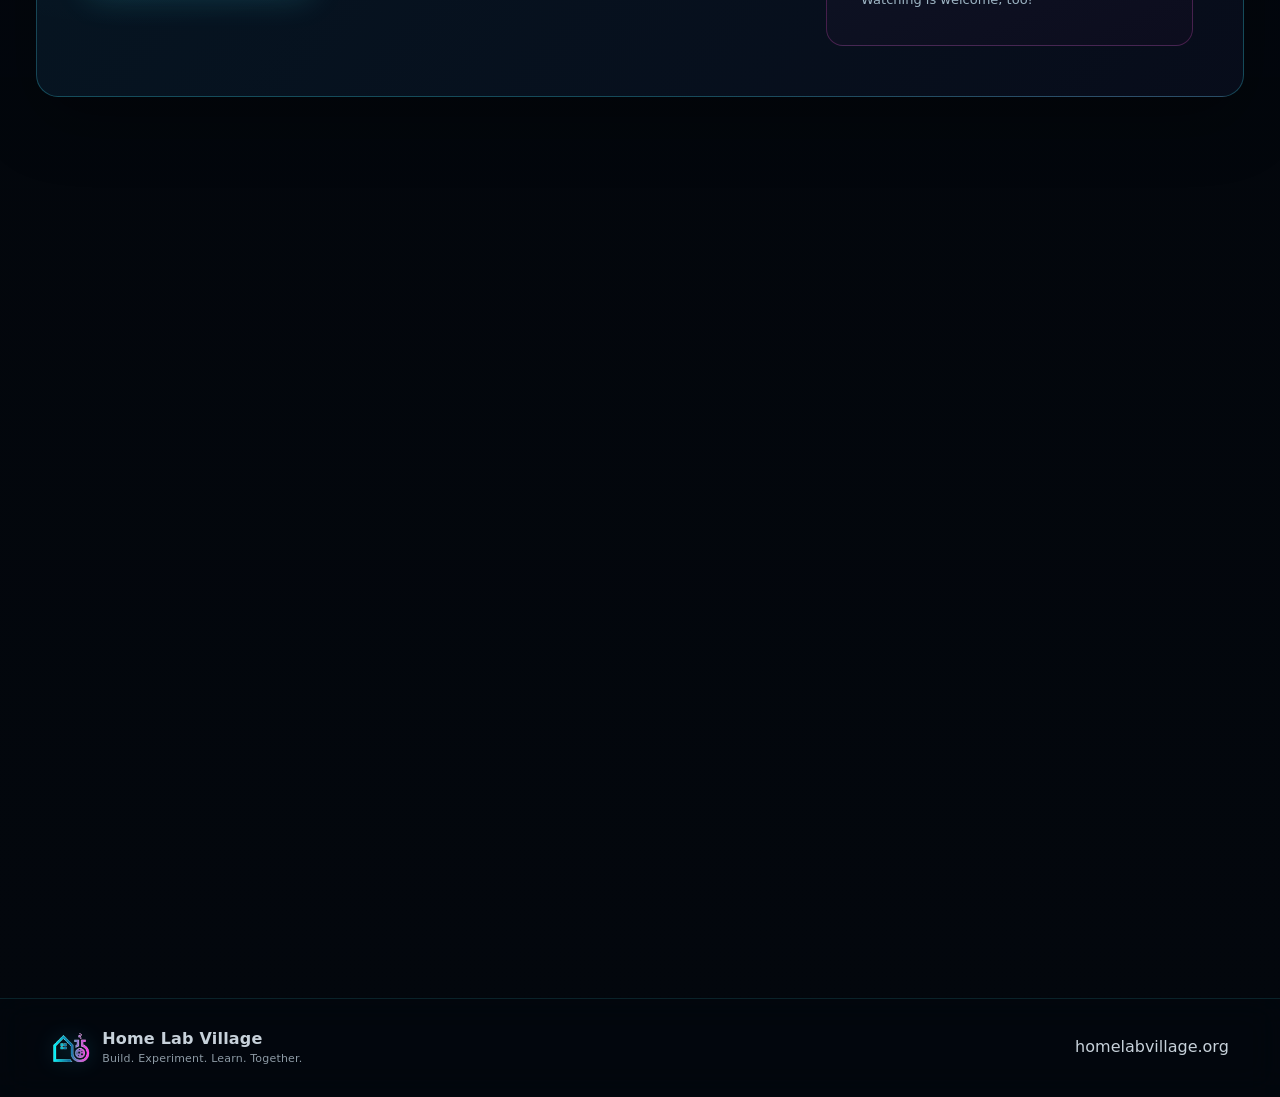
==== commit e40f23d0: "Add Tinkerer Tuesdays navigation link to index.html" ====
--- a/index.html
+++ b/index.html
@@ -7,7 +7,7 @@
   <meta name="description" content="Home Lab Village — build, interact, observe, attack, analyze, and learn together.">
   <title>Home Lab Village</title>
   <link rel="icon" type="image/png" href="assets/favicon.png">
-  <link rel="stylesheet" href="css/style.css?v=11">
+  <link rel="stylesheet" href="css/style.css?v=12">
 </head>
 <body>
 <header class="nav">
@@ -18,6 +18,7 @@
   <button class="menu" aria-label="Toggle menu">☰</button>
   <nav>
     <a class="active" href="./">Home</a>
+    <a href="#tinkerer-tuesdays">Tinkerer Tuesdays</a>
     <a href="about/index.html">About</a>
     <a href="ctf/index.html">CTF</a>
     <a href="resources/index.html">Resources</a>
--- a/css/style.css
+++ b/css/style.css
@@ -818,3 +818,94 @@
   .terminal-orbit.orbit.orbit-one{width:330px;height:330px}
   .terminal-orbit.orbit.orbit-two{width:260px;height:260px}
 }
+
+/* Tinkerer Tuesdays homepage feature */
+.tinkerer{
+  position:relative;
+  isolation:isolate;
+  display:grid;
+  grid-template-columns:minmax(0,1.5fr) minmax(285px,.8fr);
+  gap:clamp(24px,4vw,52px);
+  width:min(1380px,calc(100% - 72px));
+  margin:0 auto 22px;
+  padding:clamp(26px,4vw,50px);
+  overflow:hidden;
+  border:1px solid rgba(var(--cyan-rgb),.26);
+  border-radius:22px;
+  background:
+    radial-gradient(circle at 90% 0%,rgba(var(--pink-rgb),.13),transparent 38%),
+    linear-gradient(130deg,rgba(6,24,37,.94),rgba(8,13,28,.94));
+  box-shadow:0 24px 64px rgba(0,0,0,.3),inset 0 1px rgba(255,255,255,.04);
+  backdrop-filter:blur(14px);
+}
+.tinkerer::before{
+  content:"";
+  position:absolute;
+  inset:0;
+  z-index:-1;
+  pointer-events:none;
+  background:radial-gradient(circle at 8% 5%,rgba(var(--cyan-rgb),.1),transparent 38%);
+}
+.tinkerer-copy,.tinkerer-info{position:relative;z-index:1}
+.tinkerer h2{
+  margin:12px 0 20px;
+  font-size:clamp(36px,4.2vw,58px);
+  letter-spacing:-1.7px;
+  line-height:1.07;
+}
+.tinkerer h2 span{color:var(--cyan)}
+.tinkerer-copy>p{
+  max-width:700px;
+  margin:0 0 13px;
+  color:#b9cbd6;
+  font-size:16px;
+  line-height:1.75;
+}
+.tinkerer-topics{display:flex;flex-wrap:wrap;gap:9px;margin:22px 0 28px}
+.tinkerer-topics span{
+  padding:6px 13px;
+  border:1px solid rgba(var(--cyan-rgb),.3);
+  border-radius:999px;
+  background:rgba(var(--cyan-rgb),.06);
+  color:#7cecff;
+  font-size:12px;
+  font-weight:700;
+}
+.tinkerer-info{
+  display:flex;
+  flex-direction:column;
+  justify-content:center;
+  padding:clamp(22px,3vw,34px);
+  border:1px solid rgba(var(--pink-rgb),.24);
+  border-radius:17px;
+  background:linear-gradient(155deg,rgba(15,27,44,.86),rgba(14,13,31,.83));
+  box-shadow:inset 0 1px rgba(255,255,255,.04);
+}
+.tinkerer-info-label{
+  color:#9db0bf;
+  font:700 11px ui-monospace,SFMono-Regular,Menlo,monospace;
+  letter-spacing:.17em;
+}
+.tinkerer-day{margin:14px 0 0;font-size:clamp(27px,3vw,38px);font-weight:800;letter-spacing:-1px}
+.tinkerer-time{color:var(--cyan);font-size:clamp(32px,4vw,48px);font-weight:800;line-height:1.2;letter-spacing:-1px}
+.tinkerer-time span{color:#b8d8e8;font-size:.5em;letter-spacing:0}
+.tinkerer-facts{margin:24px 0 0;border-top:1px solid rgba(var(--cyan-rgb),.14)}
+.tinkerer-facts>div{
+  display:flex;
+  justify-content:space-between;
+  gap:14px;
+  padding:13px 0;
+  border-bottom:1px solid rgba(var(--cyan-rgb),.14);
+}
+.tinkerer-facts dt{color:#94aabb;font-size:13px}
+.tinkerer-facts dd{margin:0;color:#edf7fb;font-size:13px;font-weight:700;text-align:right}
+.tinkerer-hint{margin:20px 0 0;color:#9db4c3;font-size:13px;line-height:1.6}
+@media(max-width:850px){
+  .tinkerer{grid-template-columns:1fr;width:calc(100% - 24px);padding:28px 20px;gap:22px;margin-bottom:14px}
+  .tinkerer-copy>p{font-size:15px}
+  .tinkerer-info{padding:24px 20px}
+}
+@media(max-width:400px){
+  .tinkerer-facts>div{flex-direction:column;gap:2px}
+  .tinkerer-facts dd{text-align:left}
+}
